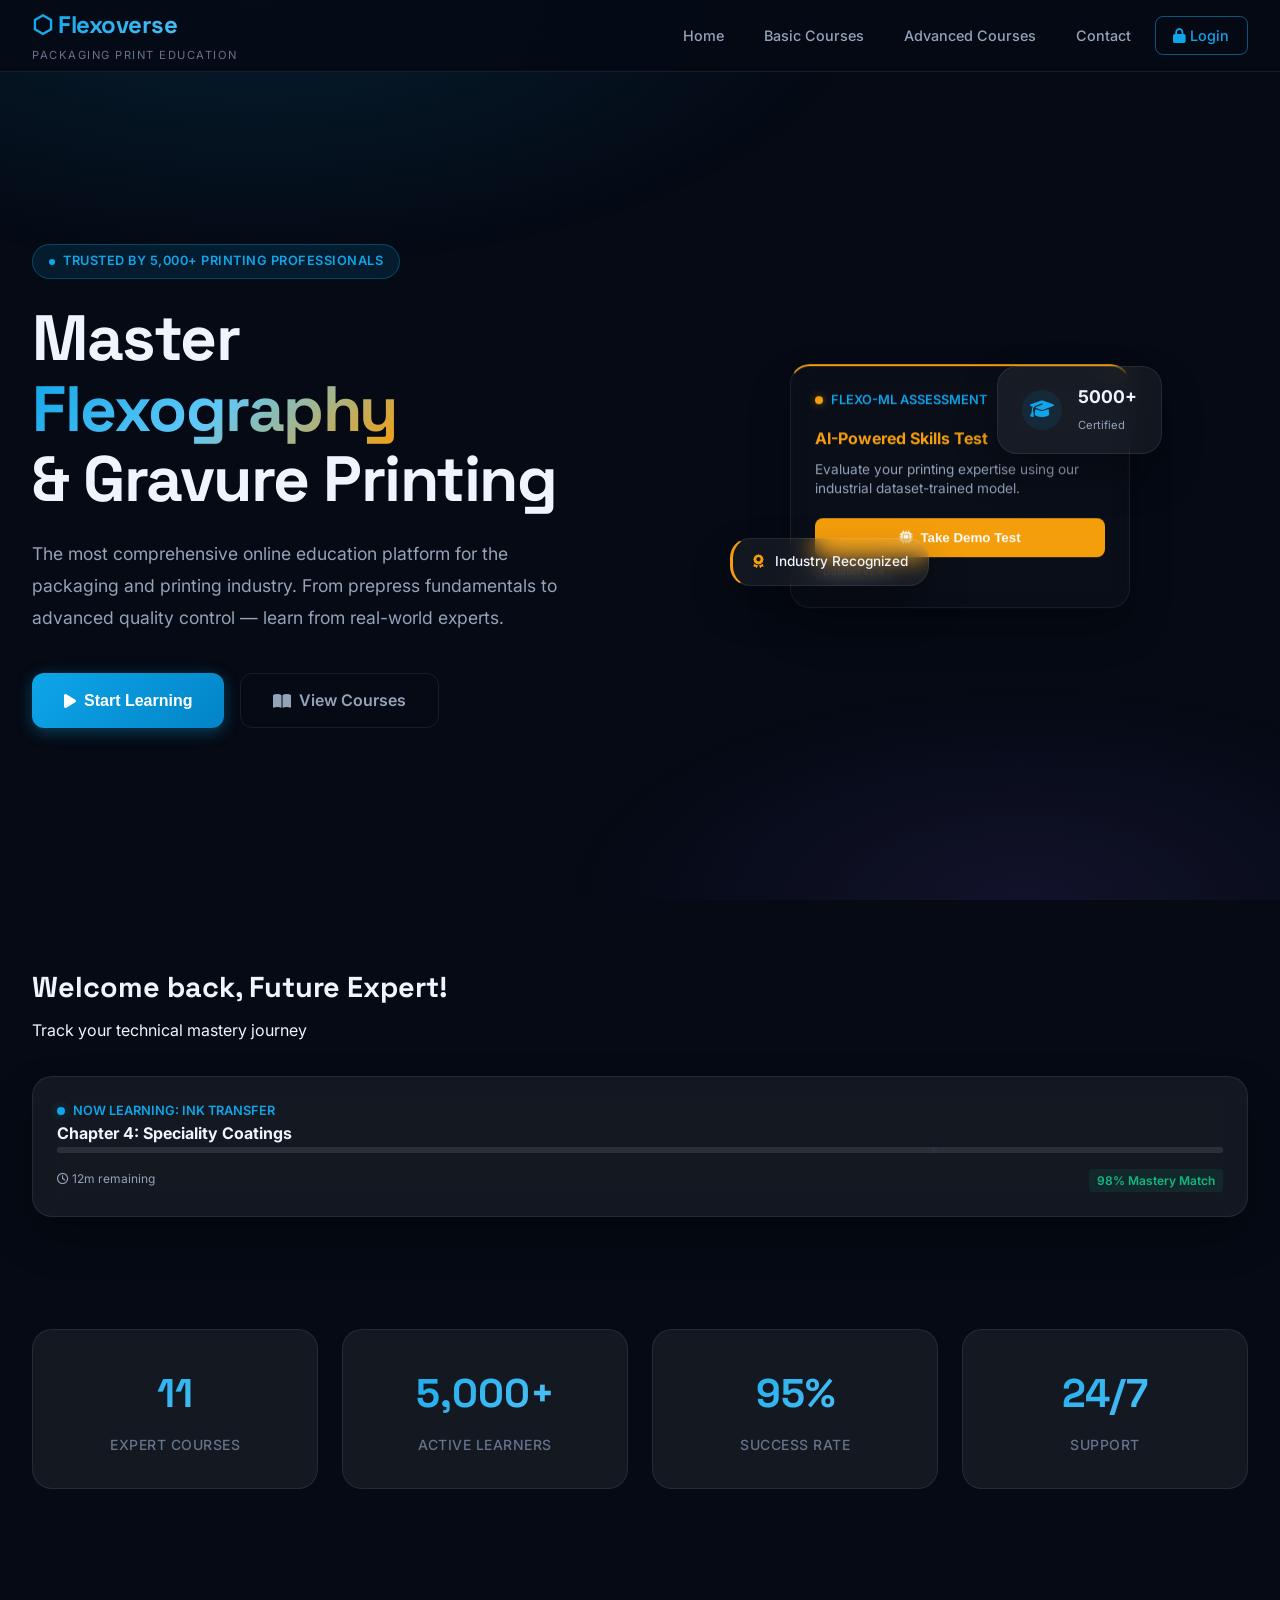
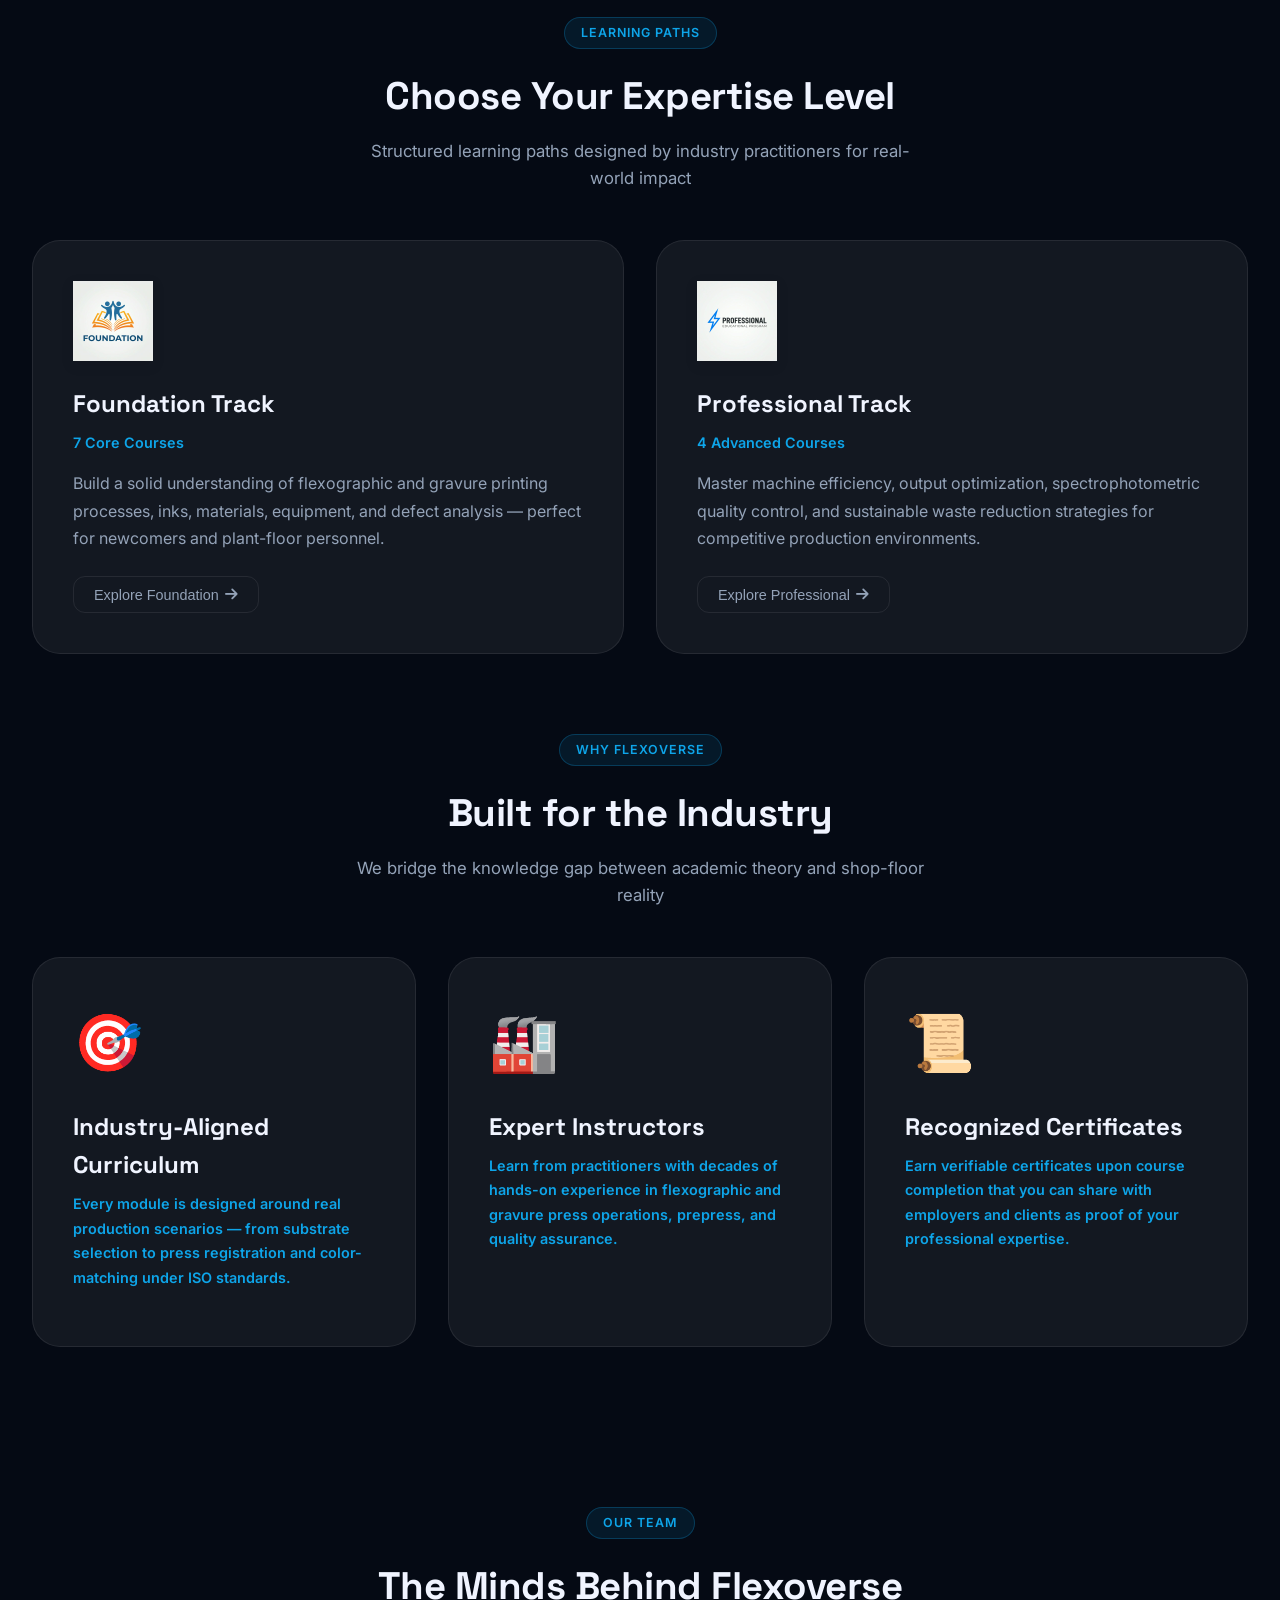
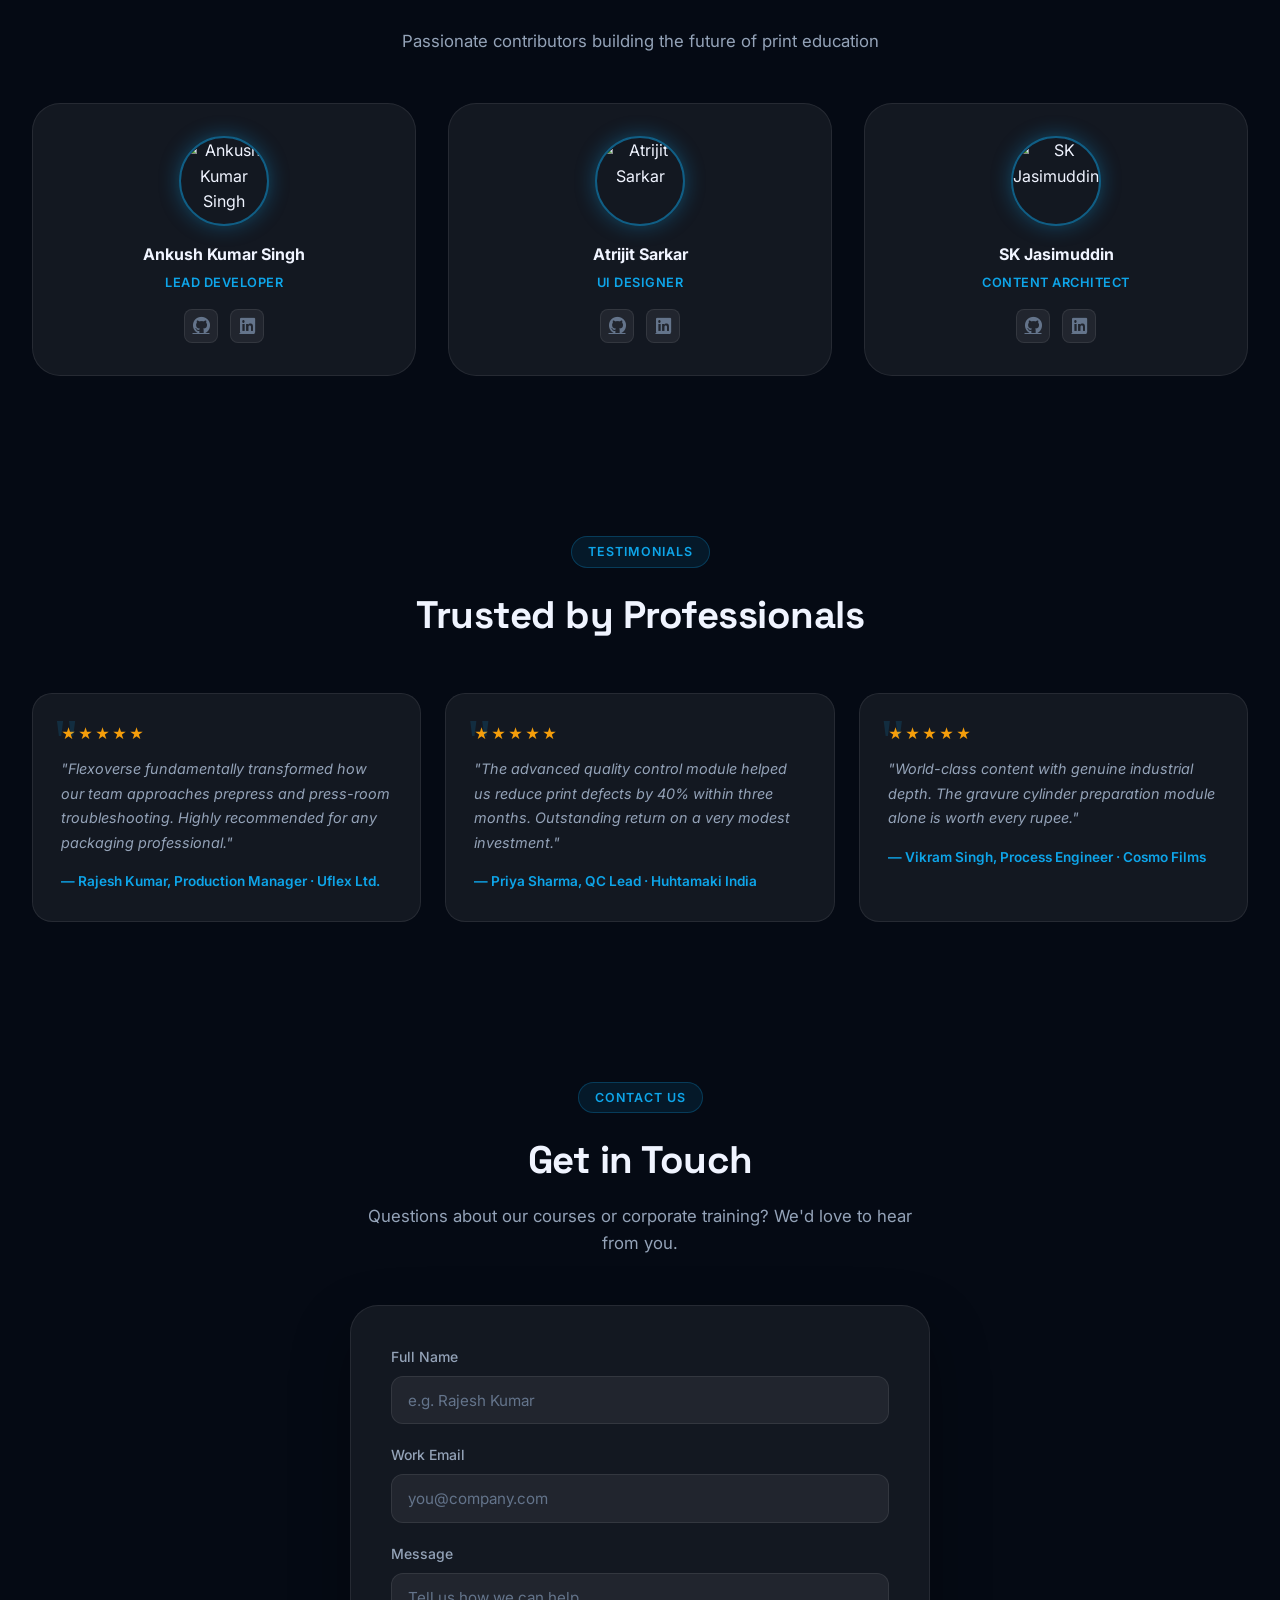
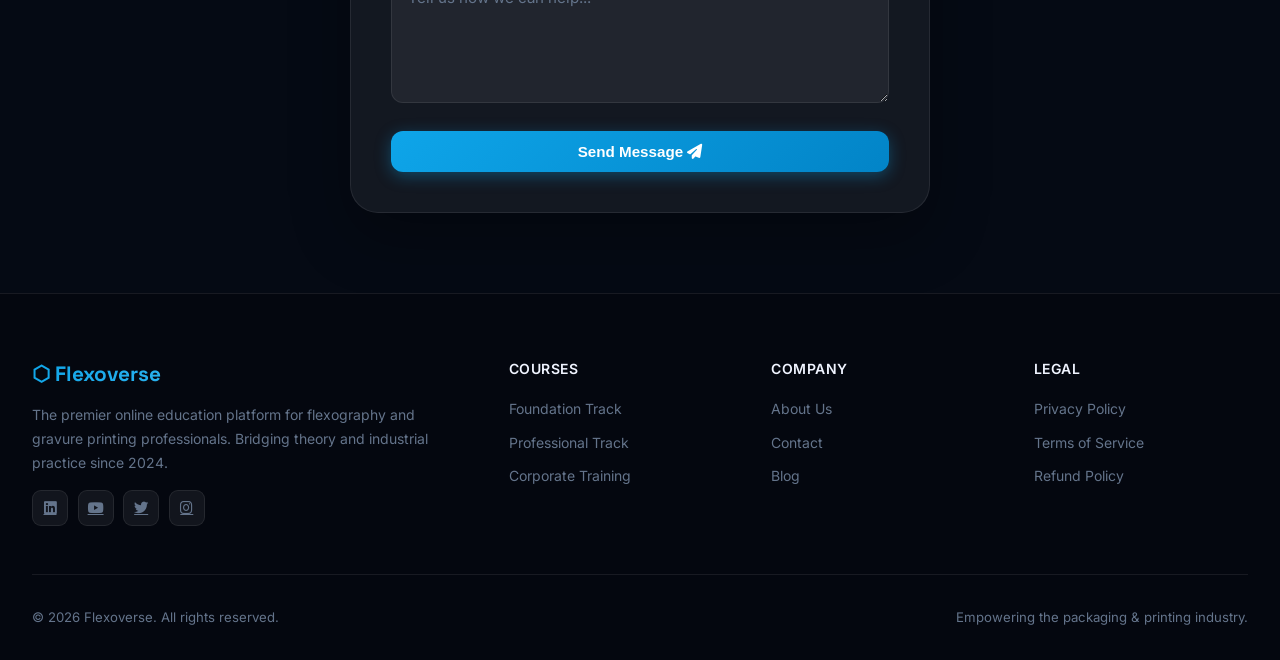
==== index.html @ 989682e3 "Update Foundation and Professional track logos on home page" ====
<!DOCTYPE html>
<html lang="en">

<head>
    <meta charset="UTF-8">
    <meta name="viewport" content="width=device-width, initial-scale=1.0">
    <title>Flexoverse — Industry-Leading Flexography & Gravure Education</title>
    <meta name="description"
        content="Master flexography and gravure printing with Flexoverse — the premier online learning platform trusted by packaging industry professionals worldwide.">
    <link rel="stylesheet" href="styles.css">

    <link rel="stylesheet" href="https://cdnjs.cloudflare.com/ajax/libs/font-awesome/6.4.0/css/all.min.css">
</head>

<body id="home-page">
    <div id="canvas-container"></div>

    <!-- Navigation -->
    <nav class="navbar">
        <div class="nav-container">
            <a href="index.html" class="logo">
                <h1>⬡ Flexoverse</h1>
                <span class="tagline">Packaging Print Education</span>
            </a>
            <ul class="nav-menu" id="navMenu">
                <li><a href="index.html" class="nav-link active">Home</a></li>
                <li><a href="basic-courses.html" class="nav-link">Basic Courses</a></li>
                <li><a href="advanced-courses.html" class="nav-link">Advanced Courses</a></li>
                <li><a href="#contact" class="nav-link">Contact</a></li>
                <li class="nav-profile" id="profileNav" style="display:none;">
                    <button class="profile-btn" onclick="toggleProfileMenu()">
                        <i class="fas fa-user-circle"></i> My Account
                    </button>
                    <div class="profile-menu" id="profileMenu">
                        <a href="my-purchases.html" class="profile-link"><i class="fas fa-graduation-cap"></i> My
                            Courses</a>
                        <a href="#" onclick="handleLogout(event)" class="profile-link logout"><i
                                class="fas fa-sign-out-alt"></i> Logout</a>
                    </div>
                </li>
                <li class="nav-login" id="loginNav">
                    <a href="login.html" class="nav-link login-link"><i class="fas fa-lock"></i> Login</a>
                </li>
            </ul>
        </div>
    </nav>

    <!-- Hero -->
    <section id="home" class="hero">
        <div class="hero-content">
            <div class="hero-badge"><span class="dot"></span> Trusted by 5,000+ Printing Professionals</div>
            <h2>Master <span class="highlight">Flexography</span><br>& Gravure Printing</h2>
            <p>The most comprehensive online education platform for the packaging and printing industry. From prepress
                fundamentals to advanced quality control — learn from real-world experts.</p>
            <div class="hero-actions">
                <button class="cta-button" onclick="openExploreModal()">
                    <i class="fas fa-play"></i> Start Learning
                </button>
                <a href="#basic" class="cta-button secondary">
                    <i class="fas fa-book-open"></i> View Courses
                </a>
            </div>
        </div>
        <div class="hero-visual">
            <div class="hero-dashboard">
                <div class="dashboard-card demo-test-card">
                    <div class="card-header">
                        <span class="status-dot ml-pulse"></span>
                        <span>Flexo-ML Assessment</span>
                    </div>
                    <div class="card-body">
                        <h4>AI-Powered Skills Test</h4>
                        <p class="card-text">Evaluate your printing expertise using our industrial dataset-trained
                            model.</p>
                        <button class="btn-demo-test" onclick="openDemoTest()">
                            <i class="fas fa-microchip"></i> Take Demo Test
                        </button>
                    </div>
                    <div class="card-footer">
                        <span class="ml-badge">Dataset v2.4</span>
                    </div>
                </div>
                <div class="dashboard-card stats-card">
                    <div class="stats-icon"><i class="fas fa-graduation-cap"></i></div>
                    <div class="stats-info">
                        <span class="stats-num">5000+</span>
                        <span class="stats-label">Certified</span>
                    </div>
                </div>
                <div class="dashboard-card floating-badge">
                    <i class="fas fa-award"></i>
                    <span>Industry Recognized</span>
                </div>
            </div>
        </div>
    </section>

    <!-- My Progress Section -->
    <section class="progress-section" id="my-progress">
        <div class="section-container">
            <div class="progress-header">
                <h3>Welcome back, Future Expert!</h3>
                <p>Track your technical mastery journey</p>
            </div>
            <div class="progress-grid">
                <div class="dashboard-card progress-card-inline">
                    <div class="card-header">
                        <span class="status-dot"></span>
                        <span>Now Learning: Ink Transfer</span>
                    </div>
                    <div class="card-body">
                        <h4>Chapter 4: Speciality Coatings</h4>
                        <div class="progress-container">
                            <div class="progress-bar" style="width: 75%"></div>
                        </div>
                        <div class="card-meta">
                            <span><i class="far fa-clock"></i> 12m remaining</span>
                            <span class="score-badge">98% Mastery Match</span>
                        </div>
                    </div>
                </div>
            </div>
        </div>
    </section>

    <!-- Stats -->
    <section class="statistics">
        <div class="stat-card">
            <span class="stat-number">11</span>
            <div class="stat-label">Expert Courses</div>
        </div>
        <div class="stat-card">
            <span class="stat-number">5,000+</span>
            <div class="stat-label">Active Learners</div>
        </div>
        <div class="stat-card">
            <span class="stat-number">95%</span>
            <div class="stat-label">Success Rate</div>
        </div>
        <div class="stat-card">
            <span class="stat-number">24/7</span>
            <div class="stat-label">Support</div>
        </div>
    </section>

    <!-- Featured Courses -->
    <section id="basic" class="featured-section">
        <div class="section-header">
            <span class="section-badge">Learning Paths</span>
            <h2>Choose Your Expertise Level</h2>
            <p>Structured learning paths designed by industry practitioners for real-world impact</p>
        </div>
        <div class="featured-preview">
            <div class="featured-card" onclick="redirectTo('basic-courses.html')">
                <div class="track-logo-container">
                    <img src="assets/foundation_logo.png" alt="Foundation Track" class="track-logo">
                </div>
                <h3>Foundation Track</h3>
                <p>7 Core Courses</p>
                <p class="featured-desc">Build a solid understanding of flexographic and gravure printing processes,
                    inks, materials, equipment, and defect analysis — perfect for newcomers and plant-floor personnel.
                </p>
                <button class="btn-explore">Explore Foundation <i class="fas fa-arrow-right"></i></button>
            </div>
            <div class="featured-card" onclick="redirectTo('advanced-courses.html')">
                <div class="track-logo-container">
                    <img src="assets/professional_logo.png" alt="Professional Track" class="track-logo">
                </div>
                <h3>Professional Track</h3>
                <p>4 Advanced Courses</p>
                <p class="featured-desc">Master machine efficiency, output optimization, spectrophotometric quality
                    control, and sustainable waste reduction strategies for competitive production environments.</p>
                <button class="btn-explore">Explore Professional <i class="fas fa-arrow-right"></i></button>
            </div>
        </div>
    </section>

    <!-- Why Choose Us -->
    <section class="featured-section" style="padding-top:0;">
        <div class="section-header">
            <span class="section-badge">Why Flexoverse</span>
            <h2>Built for the Industry</h2>
            <p>We bridge the knowledge gap between academic theory and shop-floor reality</p>
        </div>
        <div class="featured-preview">
            <div class="featured-card">
                <span class="featured-icon">🎯</span>
                <h3>Industry-Aligned Curriculum</h3>
                <p class="featured-desc">Every module is designed around real production scenarios — from substrate
                    selection to press registration and color-matching under ISO standards.</p>
            </div>
            <div class="featured-card">
                <span class="featured-icon">🏭</span>
                <h3>Expert Instructors</h3>
                <p class="featured-desc">Learn from practitioners with decades of hands-on experience in flexographic
                    and gravure press operations, prepress, and quality assurance.</p>
            </div>
            <div class="featured-card">
                <span class="featured-icon">📜</span>
                <h3>Recognized Certificates</h3>
                <p class="featured-desc">Earn verifiable certificates upon course completion that you can share with
                    employers and clients as proof of your professional expertise.</p>
            </div>
        </div>
    </section>

    <!-- Explore Modal -->
    <div id="exploreModal" class="modal">
        <div class="modal-content explore-modal">
            <span class="close" onclick="closeExploreModal()">&times;</span>
            <div class="explore-header">
                <h2>Choose Your Learning Path</h2>
                <p>Select the track that best matches your current experience level</p>
            </div>
            <div class="explore-options">
                <div class="explore-option" onclick="redirectTo('basic-courses.html')">
                    <div class="modal-track-logo">
                        <img src="assets/foundation_logo.png" alt="Foundation">
                    </div>
                    <h3>Foundation Track</h3>
                    <p class="course-count">7 Courses</p>
                    <p class="explore-description">Ideal for beginners and operators. Covers:</p>
                    <ul class="explore-list">
                        <li>Flexography & Gravure Fundamentals</li>
                        <li>Flexographic Inks & Materials</li>
                        <li>Machines & Defect Analysis</li>
                        <li>Prepress Workflow</li>
                    </ul>
                    <button class="btn-path">Start Foundation →</button>
                </div>
                <div class="explore-option advanced" onclick="redirectTo('advanced-courses.html')">
                    <div class="modal-track-logo">
                        <img src="assets/professional_logo.png" alt="Professional">
                    </div>
                    <h3>Professional Track</h3>
                    <p class="course-count">4 Courses</p>
                    <p class="explore-description">For experienced professionals. Masters:</p>
                    <ul class="explore-list">
                        <li>Machine & OEE Efficiency</li>
                        <li>Output Handling & Automation</li>
                        <li>Spectrophotometric QC</li>
                        <li>Waste & Sustainability Management</li>
                    </ul>
                    <button class="btn-path">Start Professional →</button>
                </div>
            </div>
        </div>
    </div>

    <!-- Course Details Modal -->
    <div id="courseModal" class="modal">
        <div class="modal-content">
            <span class="close" onclick="closeModal()">&times;</span>
            <div class="modal-header">
                <h2 id="modalTitle"></h2>
                <span class="modal-category" id="modalCategory"></span>
            </div>
            <div class="modal-body">
                <div class="course-info">
                    <div class="info-item"><strong>Level</strong><span id="modalLevel"></span></div>
                    <div class="info-item"><strong>Duration</strong><span id="modalDuration"></span></div>
                    <div class="info-item"><strong>Enrolled</strong><span id="modalLearners"></span></div>
                </div>
                <div class="course-description">
                    <h3>About This Course</h3>
                    <p id="modalDescription"></p>
                </div>
                <div class="course-modules">
                    <h3>Modules</h3>
                    <ul id="modalModules"></ul>
                </div>
                <div class="course-outcomes">
                    <h3>Learning Outcomes</h3>
                    <ul id="modalOutcomes"></ul>
                </div>
            </div>
            <div class="modal-footer">
                <button class="btn-close" onclick="closeModal()">Close</button>
                <button class="btn-enroll" onclick="enrollCourse()">Enroll Now →</button>
            </div>
        </div>
    </div>

    <!-- Team -->
    <section class="team-section">
        <div class="section-header">
            <span class="section-badge">Our Team</span>
            <h2>The Minds Behind Flexoverse</h2>
            <p>Passionate contributors building the future of print education</p>
        </div>
        <div class="team-grid">
            <div class="team-card">
                <div class="team-avatar"><img src="IMG_20251221_111003205.jpg" alt="Ankush Kumar Singh"></div>
                <h3>Ankush Kumar Singh</h3>
                <p class="team-role">Lead Developer</p>
                <div class="team-social">
                    <a href="https://github.com/ankushsingh003" target="_blank"><i class="fab fa-github"></i></a>
                    <a href="https://linkedin.com/in/ankush-kumar-singh" target="_blank"><i
                            class="fab fa-linkedin"></i></a>
                </div>
            </div>
            <div class="team-card">
                <div class="team-avatar"><img src="cc2e5737-9c2a-4b09-a6a8-20ed1f0cb706.jpg" alt="Atrijit Sarkar"></div>
                <h3>Atrijit Sarkar</h3>
                <p class="team-role">UI Designer</p>
                <div class="team-social">
                    <a href="#"><i class="fab fa-github"></i></a>
                    <a href="#"><i class="fab fa-linkedin"></i></a>
                </div>
            </div>
            <div class="team-card">
                <div class="team-avatar"><img src="PXL_20260208_150628314~2.jpg" alt="SK Jasimuddin"></div>
                <h3>SK Jasimuddin</h3>
                <p class="team-role">Content Architect</p>
                <div class="team-social">
                    <a href="#"><i class="fab fa-github"></i></a>
                    <a href="#"><i class="fab fa-linkedin"></i></a>
                </div>
            </div>
        </div>
    </section>

    <!-- Testimonials -->
    <section class="testimonials">
        <div class="section-header">
            <span class="section-badge">Testimonials</span>
            <h2>Trusted by Professionals</h2>
        </div>
        <div class="testimonials-grid">
            <div class="testimonial-card">
                <div class="stars">★★★★★</div>
                <p>"Flexoverse fundamentally transformed how our team approaches prepress and press-room
                    troubleshooting. Highly recommended for any packaging professional."</p>
                <div class="testimonial-author">— Rajesh Kumar, Production Manager · Uflex Ltd.</div>
            </div>
            <div class="testimonial-card">
                <div class="stars">★★★★★</div>
                <p>"The advanced quality control module helped us reduce print defects by 40% within three months.
                    Outstanding return on a very modest investment."</p>
                <div class="testimonial-author">— Priya Sharma, QC Lead · Huhtamaki India</div>
            </div>
            <div class="testimonial-card">
                <div class="stars">★★★★★</div>
                <p>"World-class content with genuine industrial depth. The gravure cylinder preparation module alone is
                    worth every rupee."</p>
                <div class="testimonial-author">— Vikram Singh, Process Engineer · Cosmo Films</div>
            </div>
        </div>
    </section>

    <!-- Contact -->
    <section id="contact" class="contact">
        <div class="section-header">
            <span class="section-badge">Contact Us</span>
            <h2>Get in Touch</h2>
            <p>Questions about our courses or corporate training? We'd love to hear from you.</p>
        </div>
        <div class="contact-form">
            <form onsubmit="handleContactForm(event)">
                <div class="form-group">
                    <label for="name">Full Name</label>
                    <input type="text" id="name" placeholder="e.g. Rajesh Kumar" required>
                </div>
                <div class="form-group">
                    <label for="email">Work Email</label>
                    <input type="email" id="email" placeholder="you@company.com" required>
                </div>
                <div class="form-group">
                    <label for="message">Message</label>
                    <textarea id="message" placeholder="Tell us how we can help..." rows="5" required></textarea>
                </div>
                <button type="submit" class="btn-submit">Send Message <i class="fas fa-paper-plane"></i></button>
            </form>
        </div>
    </section>

    <!-- Enrollment Modal -->
    <div id="enrollmentModal" class="modal">
        <div class="modal-content enrollment-modal">
            <span class="close" onclick="closeEnrollmentModal()">&times;</span>
            <h2>🎉 You're Enrolled!</h2>
            <p>Successfully enrolled in <strong id="enrolledCourseTitle"></strong></p>
            <div class="enrollment-details">
                <p>Full access to all course materials</p>
                <p>Interactive video lessons & quizzes</p>
                <p>Industry-recognized certificate</p>
                <p>24/7 expert support</p>
            </div>
            <button class="btn-start" onclick="redirectToPayment()">Continue to Payment →</button>
        </div>
    </div>

    <!-- Footer -->
    <footer class="footer">
        <div class="footer-content">
            <div class="footer-brand">
                <h4>⬡ Flexoverse</h4>
                <p>The premier online education platform for flexography and gravure printing professionals. Bridging
                    theory and industrial practice since 2024.</p>
                <div class="footer-social">
                    <a href="#"><i class="fab fa-linkedin"></i></a>
                    <a href="#"><i class="fab fa-youtube"></i></a>
                    <a href="#"><i class="fab fa-twitter"></i></a>
                    <a href="#"><i class="fab fa-instagram"></i></a>
                </div>
            </div>
            <div class="footer-section">
                <h4>Courses</h4>
                <ul>
                    <li><a href="basic-courses.html">Foundation Track</a></li>
                    <li><a href="advanced-courses.html">Professional Track</a></li>
                    <li><a href="#">Corporate Training</a></li>
                </ul>
            </div>
            <div class="footer-section">
                <h4>Company</h4>
                <ul>
                    <li><a href="#">About Us</a></li>
                    <li><a href="#contact">Contact</a></li>
                    <li><a href="#">Blog</a></li>
                </ul>
            </div>
            <div class="footer-section">
                <h4>Legal</h4>
                <ul>
                    <li><a href="#">Privacy Policy</a></li>
                    <li><a href="#">Terms of Service</a></li>
                    <li><a href="#">Refund Policy</a></li>
                </ul>
            </div>
        </div>
        <div class="footer-bottom">
            <p>© 2026 Flexoverse. All rights reserved.</p>
            <p>Empowering the packaging &amp; printing industry.</p>
        </div>
    </footer>

    <script src="https://cdnjs.cloudflare.com/ajax/libs/three.js/r128/three.min.js"></script>
    <script src="three-bg.js"></script>
    <script src="click-spark.js"></script>
    <script src="script.js"></script>

    <script>
        document.addEventListener('DOMContentLoaded', function () {
            const user = JSON.parse(localStorage.getItem('flexoUser'));
            if (user) {
                document.getElementById('profileNav').style.display = 'flex';
                document.getElementById('loginNav').style.display = 'none';
            } else {
                document.getElementById('profileNav').style.display = 'none';
                document.getElementById('loginNav').style.display = 'flex';
            }
        });
        function toggleProfileMenu() {
            document.getElementById('profileMenu').classList.toggle('show');
        }
        function handleLogout(event) {
            event.preventDefault();
            if (confirm('Are you sure you want to logout?')) {
                localStorage.removeItem('flexoUser');
                location.reload();
            }
        }
        function redirectToPayment() { window.location.href = 'payment.html'; }
        document.addEventListener('click', function (e) {
            const pm = document.getElementById('profileMenu');
            if (pm && !e.target.closest('.nav-profile')) pm.classList.remove('show');
        });
    </script>
    <!-- Demo Test Modal -->
    <div id="testModal" class="modal">
        <div class="modal-content test-modal">
            <span class="close" onclick="closeTestModal()">&times;</span>
            <div class="test-header">
                <h2><i class="fas fa-brain"></i> Flexoverse AI Assessment</h2>
                <div id="test-progress-bar">
                    <div class="progress-fill" style="width: 0%"></div>
                </div>
            </div>
            <div id="test-container">
                <!-- Questions will be injected here -->
                <div class="loading-ml-test">
                    <div class="ml-loader"></div>
                    <p>Initializing ML Inference Engine...</p>
                </div>
            </div>
            <div id="test-results" class="hidden">
                <!-- Results will be injected here -->
            </div>
        </div>
    </div>

    <script src="chatbot.js"></script>
    <script src="demo-test.js"></script>
</body>

</html>
---- styles.css ----
@import url('https://fonts.googleapis.com/css2?family=Inter:wght@300;400;500;600;700;800;900&family=Space+Grotesk:wght@400;500;600;700&display=swap');

:root {
    --primary: #0ea5e9;
    --primary-dark: #0284c7;
    --primary-glow: rgba(14, 165, 233, 0.35);
    --accent: #f59e0b;
    --accent-dark: #d97706;
    --success: #10b981;
    --danger: #ef4444;
    --purple: #8b5cf6;

    --bg-base: #050a14;
    --bg-card: rgba(255, 255, 255, 0.04);
    --bg-card-hover: rgba(255, 255, 255, 0.07);
    --bg-glass: rgba(255, 255, 255, 0.06);
    --bg-glass-strong: rgba(255, 255, 255, 0.10);

    --text-primary: #f0f4ff;
    --text-secondary: #94a3b8;
    --text-muted: #64748b;
    --border: rgba(255, 255, 255, 0.08);
    --border-active: rgba(14, 165, 233, 0.5);

    --nav-h: 72px;
    --radius: 12px;
    --radius-lg: 20px;
    --radius-xl: 28px;
    --transition: all 0.3s cubic-bezier(0.4, 0, 0.2, 1);
    --shadow: 0 4px 24px rgba(0, 0, 0, 0.4);
    --shadow-glow: 0 0 32px var(--primary-glow);
}

*,
*::before,
*::after {
    margin: 0;
    padding: 0;
    box-sizing: border-box;
}

html {
    scroll-behavior: smooth;
}

body {
    font-family: 'Inter', system-ui, sans-serif;
    background: var(--bg-base);
    color: var(--text-primary);
    line-height: 1.6;
    min-height: 100vh;
    overflow-x: hidden;
}

body::before {
    content: '';
    position: fixed;
    inset: 0;
    background:
        radial-gradient(ellipse 80% 50% at 20% 0%, rgba(14, 165, 233, 0.12) 0%, transparent 60%),
        radial-gradient(ellipse 60% 40% at 80% 100%, rgba(139, 92, 246, 0.10) 0%, transparent 60%);
    pointer-events: none;
    z-index: 0;
}

#canvas-container {
    position: fixed;
    inset: 0;
    z-index: 0;
    pointer-events: none;
    opacity: 0.6;
}

/* === SCROLLBAR === */
::-webkit-scrollbar {
    width: 6px;
}

::-webkit-scrollbar-track {
    background: var(--bg-base);
}

::-webkit-scrollbar-thumb {
    background: var(--primary-dark);
    border-radius: 99px;
}

/* ===================== NAVBAR ===================== */
.navbar {
    position: sticky;
    top: 0;
    z-index: 1000;
    height: var(--nav-h);
    background: rgba(5, 10, 20, 0.85);
    backdrop-filter: blur(20px);
    border-bottom: 1px solid var(--border);
    display: flex;
    align-items: center;
}

.nav-container {
    max-width: 1280px;
    width: 100%;
    margin: 0 auto;
    padding: 0 2rem;
    display: flex;
    align-items: center;
    justify-content: space-between;
    gap: 2rem;
}

.logo {
    display: flex;
    flex-direction: column;
    gap: 2px;
    text-decoration: none;
}

.logo h1 {
    font-family: 'Space Grotesk', sans-serif;
    font-size: 1.5rem;
    font-weight: 700;
    background: linear-gradient(135deg, var(--primary), #60c8f8);
    -webkit-background-clip: text;
    -webkit-text-fill-color: transparent;
    background-clip: text;
    letter-spacing: -0.5px;
}

.tagline {
    font-size: 0.7rem;
    color: var(--text-muted);
    text-transform: uppercase;
    letter-spacing: 1.5px;
}

.nav-menu {
    display: flex;
    align-items: center;
    list-style: none;
    gap: 0.5rem;
}

.nav-link {
    color: var(--text-secondary);
    text-decoration: none;
    font-size: 0.9rem;
    font-weight: 500;
    padding: 0.5rem 1rem;
    border-radius: 8px;
    transition: var(--transition);
    position: relative;
}

.nav-link:hover,
.nav-link.active {
    color: var(--text-primary);
    background: var(--bg-glass);
}

.nav-link.active::after {
    content: '';
    position: absolute;
    bottom: -1px;
    left: 50%;
    transform: translateX(-50%);
    width: 60%;
    height: 2px;
    background: var(--primary);
    border-radius: 99px;
}

.login-link {
    color: var(--primary) !important;
    border: 1px solid var(--border-active);
    padding: 0.45rem 1.1rem !important;
}

.login-link:hover {
    background: var(--primary) !important;
    color: #fff !important;
    box-shadow: var(--shadow-glow);
}

/* Profile dropdown */
.nav-profile {
    position: relative;
    display: flex;
    align-items: center;
}

.profile-btn {
    background: var(--bg-glass);
    border: 1px solid var(--border);
    color: var(--text-primary);
    padding: 0.5rem 1rem;
    border-radius: 8px;
    cursor: pointer;
    font-size: 0.9rem;
    font-weight: 500;
    transition: var(--transition);
    display: flex;
    align-items: center;
    gap: 0.5rem;
}

.profile-btn:hover {
    background: var(--bg-glass-strong);
    border-color: var(--primary);
}

.profile-menu {
    display: none;
    position: absolute;
    top: calc(100% + 10px);
    right: 0;
    background: rgba(10, 18, 35, 0.97);
    backdrop-filter: blur(20px);
    border: 1px solid var(--border);
    border-radius: var(--radius);
    padding: 0.5rem;
    min-width: 180px;
    box-shadow: var(--shadow);
}

.profile-menu.show {
    display: flex;
    flex-direction: column;
    gap: 0.25rem;
}

.profile-link {
    color: var(--text-secondary);
    text-decoration: none;
    padding: 0.6rem 1rem;
    border-radius: 8px;
    font-size: 0.875rem;
    transition: var(--transition);
}

.profile-link:hover {
    background: var(--bg-glass);
    color: var(--text-primary);
}

.profile-link.logout {
    color: var(--danger);
}

.profile-link.logout:hover {
    background: rgba(239, 68, 68, 0.1);
}

/* ===================== HERO ===================== */
.hero {
    position: relative;
    min-height: calc(100vh - var(--nav-h));
    display: flex;
    align-items: center;
    padding: 4rem 2rem;
    max-width: 1280px;
    margin: 0 auto;
    gap: 4rem;
    z-index: 1;
}

.hero-content {
    flex: 1;
}

.hero-badge {
    display: inline-flex;
    align-items: center;
    gap: 0.5rem;
    background: rgba(14, 165, 233, 0.12);
    border: 1px solid rgba(14, 165, 233, 0.3);
    color: var(--primary);
    padding: 0.4rem 1rem;
    border-radius: 99px;
    font-size: 0.8rem;
    font-weight: 600;
    letter-spacing: 0.5px;
    text-transform: uppercase;
    margin-bottom: 1.5rem;
}

.hero-badge .dot {
    width: 6px;
    height: 6px;
    background: var(--primary);
    border-radius: 50%;
    animation: pulse 2s infinite;
}

@keyframes pulse {

    0%,
    100% {
        opacity: 1;
        transform: scale(1);
    }

    50% {
        opacity: 0.5;
        transform: scale(1.4);
    }
}

.hero-content h2 {
    font-family: 'Space Grotesk', sans-serif;
    font-size: clamp(2.5rem, 5vw, 4rem);
    font-weight: 800;
    line-height: 1.1;
    letter-spacing: -1.5px;
    margin-bottom: 1.5rem;
}

.hero-content h2 .highlight {
    background: linear-gradient(135deg, var(--primary), #60c8f8, var(--accent));
    -webkit-background-clip: text;
    -webkit-text-fill-color: transparent;
    background-clip: text;
}

.hero-content p {
    font-size: 1.1rem;
    color: var(--text-secondary);
    margin-bottom: 2.5rem;
    max-width: 540px;
    line-height: 1.8;
}

.hero-actions {
    display: flex;
    gap: 1rem;
    flex-wrap: wrap;
}

.cta-button {
    display: inline-flex;
    align-items: center;
    gap: 0.5rem;
    background: linear-gradient(135deg, var(--primary), var(--primary-dark));
    color: #fff;
    border: none;
    padding: 0.85rem 2rem;
    border-radius: var(--radius);
    font-size: 1rem;
    font-weight: 600;
    cursor: pointer;
    text-decoration: none;
    transition: var(--transition);
    box-shadow: 0 4px 16px var(--primary-glow);
}

.cta-button:hover {
    transform: translateY(-2px);
    box-shadow: 0 8px 28px var(--primary-glow);
}

.cta-button.secondary {
    background: transparent;
    border: 1px solid var(--border);
    color: var(--text-secondary);
    box-shadow: none;
}

.cta-button.secondary:hover {
    background: var(--bg-glass);
    color: var(--text-primary);
    border-color: var(--primary);
}

/* Hero visual side */
.hero-visual {
    flex: 1;
    display: flex;
    justify-content: center;
    align-items: center;
}

.hero-graphic {
    width: min(420px, 100%);
    aspect-ratio: 1;
    border-radius: var(--radius-xl);
    background: linear-gradient(135deg, rgba(14, 165, 233, 0.1), rgba(139, 92, 246, 0.1));
    border: 1px solid var(--border);
    display: flex;
    align-items: center;
    justify-content: center;
    position: relative;
    overflow: hidden;
}

.hero-graphic::before {
    content: '';
    position: absolute;
    inset: -50%;
    background: conic-gradient(from 0deg, transparent, var(--primary-glow), transparent 30%);
    animation: spin 8s linear infinite;
}

@keyframes spin {
    to {
        transform: rotate(360deg);
    }
}

.hero-dashboard {
    position: relative;
    width: 100%;
    height: 400px;
    display: flex;
    align-items: center;
    justify-content: center;
}

.dashboard-card {
    background: var(--bg-glass);
    backdrop-filter: blur(12px);
    border: 1px solid var(--border);
    border-radius: var(--radius-lg);
    padding: 1.5rem;
    position: absolute;
    box-shadow: 0 20px 40px rgba(0, 0, 0, 0.3);
    transition: var(--transition);
    z-index: 2;
}

.primary-card {
    width: 320px;
    top: 50%;
    left: 50%;
    transform: translate(-50%, -50%);
    border-top: 2px solid var(--primary);
    animation: float 6s ease-in-out infinite;
}

.primary-card h4 {
    margin: 1rem 0;
    font-size: 1.25rem;
    color: var(--text-primary);
}

.card-header {
    display: flex;
    align-items: center;
    gap: 0.5rem;
    font-size: 0.8rem;
    color: var(--primary);
    font-weight: 600;
    text-transform: uppercase;
}

.status-dot {
    width: 8px;
    height: 8px;
    background: var(--primary);
    border-radius: 50%;
    box-shadow: 0 0 10px var(--primary-glow);
    animation: pulse 2s infinite;
}

.progress-container {
    height: 6px;
    background: rgba(255, 255, 255, 0.1);
    border-radius: 3px;
    margin-bottom: 1rem;
    overflow: hidden;
}

.progress-bar {
    height: 100%;
    background: linear-gradient(90deg, var(--primary), var(--secondary));
    box-shadow: 0 0 10px var(--primary-glow);
}

.card-meta {
    display: flex;
    justify-content: space-between;
    font-size: 0.75rem;
    color: var(--text-secondary);
}

.score {
    color: #10b981;
    font-weight: 600;
}

.stats-card {
    top: 20%;
    right: 15%;
    display: flex;
    align-items: center;
    gap: 1rem;
    padding: 1rem 1.5rem;
    animation: float 8s ease-in-out infinite reverse;
}

.stats-icon {
    width: 40px;
    height: 40px;
    background: rgba(14, 165, 233, 0.1);
    border-radius: 50%;
    display: flex;
    align-items: center;
    justify-content: center;
    color: var(--primary);
    font-size: 1.2rem;
}

.stats-num {
    display: block;
    font-size: 1.1rem;
    font-weight: 700;
    color: var(--text-primary);
}

.stats-label {
    font-size: 0.7rem;
    color: var(--text-secondary);
}

.floating-badge {
    bottom: 25%;
    left: 10%;
    display: flex;
    align-items: center;
    gap: 0.75rem;
    padding: 0.75rem 1.25rem;
    font-size: 0.85rem;
    font-weight: 500;
    color: var(--text-primary);
    border-left: 3px solid #f59e0b;
    animation: float 7s ease-in-out infinite 1s;
}

.floating-badge i {
    color: #f59e0b;
}

@keyframes pulse {
    0% {
        opacity: 1;
    }

    50% {
        opacity: 0.4;
    }

    100% {
        opacity: 1;
    }
}

@keyframes float {

    0%,
    100% {
        transform: translateY(0) rotate(-2deg);
    }

    50% {
        transform: translateY(-20px) rotate(2deg);
    }
}

/* ===================== STATS ===================== */
.statistics {
    position: relative;
    z-index: 1;
    display: grid;
    grid-template-columns: repeat(auto-fit, minmax(180px, 1fr));
    gap: 1.5rem;
    padding: 3rem 2rem;
    max-width: 1280px;
    margin: 0 auto;
}

.stat-card {
    background: var(--bg-glass);
    border: 1px solid var(--border);
    border-radius: var(--radius-lg);
    padding: 2rem 1.5rem;
    text-align: center;
    transition: var(--transition);
    position: relative;
    overflow: hidden;
}

.stat-card::before {
    content: '';
    position: absolute;
    inset: 0;
    background: linear-gradient(135deg, var(--primary-glow), transparent);
    opacity: 0;
    transition: var(--transition);
}

.stat-card:hover {
    border-color: var(--border-active);
    transform: translateY(-4px);
}

.stat-card:hover::before {
    opacity: 1;
}

.stat-number {
    font-family: 'Space Grotesk', sans-serif;
    font-size: 2.5rem;
    font-weight: 800;
    background: linear-gradient(135deg, var(--primary), #60c8f8);
    -webkit-background-clip: text;
    -webkit-text-fill-color: transparent;
    background-clip: text;
    display: block;
    margin-bottom: 0.5rem;
}

.stat-label {
    color: var(--text-muted);
    font-size: 0.875rem;
    font-weight: 500;
    text-transform: uppercase;
    letter-spacing: 0.5px;
}

/* ===================== SECTION HEADER ===================== */
.section-header {
    text-align: center;
    margin-bottom: 3rem;
}

.section-badge {
    display: inline-block;
    background: rgba(14, 165, 233, 0.1);
    border: 1px solid rgba(14, 165, 233, 0.25);
    color: var(--primary);
    padding: 0.3rem 1rem;
    border-radius: 99px;
    font-size: 0.78rem;
    font-weight: 600;
    text-transform: uppercase;
    letter-spacing: 1px;
    margin-bottom: 1rem;
}

.section-header h2 {
    font-family: 'Space Grotesk', sans-serif;
    font-size: clamp(1.8rem, 3vw, 2.5rem);
    font-weight: 700;
    letter-spacing: -0.5px;
    margin-bottom: 0.75rem;
}

.section-header p {
    color: var(--text-secondary);
    font-size: 1.05rem;
    max-width: 580px;
    margin: 0 auto;
}

/* ===================== FEATURED CARDS ===================== */
.featured-section {
    position: relative;
    z-index: 1;
    padding: 5rem 2rem;
    max-width: 1280px;
    margin: 0 auto;
}

.featured-preview {
    display: grid;
    grid-template-columns: repeat(auto-fit, minmax(380px, 1fr));
    gap: 2rem;
    margin-top: 2rem;
}

.featured-card {
    background: var(--bg-glass);
    border: 1px solid var(--border);
    border-radius: var(--radius-xl);
    padding: 2.5rem;
    cursor: pointer;
    transition: var(--transition);
    position: relative;
    overflow: hidden;
}

.featured-card::after {
    content: '';
    position: absolute;
    top: 0;
    left: 0;
    right: 0;
    height: 3px;
    background: linear-gradient(90deg, var(--primary), #60c8f8);
    transform: scaleX(0);
    transition: var(--transition);
    transform-origin: left;
}

.featured-card:hover {
    border-color: var(--border-active);
    background: var(--bg-card-hover);
    transform: translateY(-6px);
    box-shadow: 0 20px 60px rgba(0, 0, 0, 0.4), var(--shadow-glow);
}

.featured-card:hover::after {
    transform: scaleX(1);
}

.featured-icon {
    font-size: 3.5rem;
    margin-bottom: 1.25rem;
    display: block;
}

.featured-card h3 {
    font-family: 'Space Grotesk', sans-serif;
    font-size: 1.5rem;
    font-weight: 700;
    margin-bottom: 0.5rem;
}

.featured-card>p:nth-of-type(1) {
    color: var(--primary);
    font-weight: 600;
    font-size: 0.9rem;
    margin-bottom: 1rem;
}

.featured-desc {
    color: var(--text-secondary);
    line-height: 1.7;
    margin-bottom: 1.5rem;
}

.btn-explore {
    display: inline-flex;
    align-items: center;
    gap: 0.4rem;
    background: transparent;
    border: 1px solid var(--border);
    color: var(--text-secondary);
    padding: 0.6rem 1.25rem;
    border-radius: var(--radius);
    cursor: pointer;
    font-size: 0.9rem;
    font-weight: 500;
    transition: var(--transition);
}

.btn-explore:hover {
    border-color: var(--primary);
    color: var(--primary);
    background: rgba(14, 165, 233, 0.08);
}

/* ===================== COURSES ===================== */
.courses-section,
.courses-container {
    position: relative;
    z-index: 1;
    padding: 4rem 2rem;
    max-width: 1280px;
    margin: 0 auto;
}

.filter-section {
    position: relative;
    z-index: 1;
    padding: 0 2rem 2rem;
    max-width: 1280px;
    margin: 0 auto;
}

.filter-buttons {
    display: flex;
    gap: 0.75rem;
    flex-wrap: wrap;
    justify-content: center;
}

.filter-btn {
    background: var(--bg-glass);
    border: 1px solid var(--border);
    color: var(--text-secondary);
    padding: 0.55rem 1.25rem;
    border-radius: 99px;
    cursor: pointer;
    font-size: 0.875rem;
    font-weight: 500;
    transition: var(--transition);
}

.filter-btn:hover,
.filter-btn.active {
    background: var(--primary);
    border-color: var(--primary);
    color: #fff;
    box-shadow: 0 4px 16px var(--primary-glow);
}

.courses-grid {
    display: grid;
    grid-template-columns: repeat(auto-fill, minmax(300px, 1fr));
    gap: 1.75rem;
}

.course-card {
    background: var(--bg-glass);
    border: 1px solid var(--border);
    border-radius: var(--radius-lg);
    overflow: hidden;
    transition: var(--transition);
    cursor: pointer;
    display: flex;
    flex-direction: column;
}

.course-card:hover {
    border-color: var(--border-active);
    transform: translateY(-6px);
    box-shadow: 0 24px 60px rgba(0, 0, 0, 0.4), var(--shadow-glow);
    background: var(--bg-card-hover);
}

.course-card.material {
    border-top: 2px solid var(--accent);
}

.course-card.equipment {
    border-top: 2px solid var(--success);
}

.course-card.process {
    border-top: 2px solid var(--primary);
}

.course-card.quality {
    border-top: 2px solid var(--danger);
}

.course-card.efficiency {
    border-top: 2px solid var(--purple);
}

.course-icon {
    padding: 1.5rem 1.5rem 0;
    font-size: 2.5rem;
    display: flex;
    align-items: center;
}

.course-card.has-image {
    padding: 0;
    overflow: hidden;
}

.course-image-header {
    width: 100%;
    height: 180px;
    position: relative;
    overflow: hidden;
    border-bottom: 1px solid var(--border);
}

.course-image-header img {
    width: 100%;
    height: 100%;
    object-fit: cover;
    transition: var(--transition);
}

.course-card:hover .course-image-header img {
    transform: scale(1.1);
}

.image-overlay {
    position: absolute;
    inset: 0;
    background: linear-gradient(to bottom, transparent, rgba(5, 10, 20, 0.4));
}

.course-card.has-image .course-header,
.course-card.has-image .course-footer {
    text-align: center;
}

.course-card.has-image .course-meta {
    justify-content: center;
}

.course-card.has-image .course-header {
    padding: 1.5rem 1.75rem 1rem;
}

.course-title {
    font-family: 'Space Grotesk', sans-serif;
    font-size: 1.1rem;
    font-weight: 700;
    color: var(--text-primary);
    margin-bottom: 0.5rem;
}

.course-category {
    display: inline-block;
    background: rgba(14, 165, 233, 0.1);
    border: 1px solid rgba(14, 165, 233, 0.2);
    color: var(--primary);
    padding: 0.2rem 0.7rem;
    border-radius: 99px;
    font-size: 0.75rem;
    font-weight: 600;
    text-transform: uppercase;
    letter-spacing: 0.5px;
    margin-bottom: 0.75rem;
}

.course-description {
    color: var(--text-secondary);
    font-size: 0.875rem;
    line-height: 1.6;
    margin-bottom: 0.75rem;
    font-style: italic;
}

.course-meta {
    display: flex;
    gap: 1rem;
    font-size: 0.8rem;
    color: var(--text-muted);
    font-style: italic;
}

.course-footer {
    padding: 1rem 1.5rem;
    border-top: 1px solid var(--border);
    display: flex;
    justify-content: space-between;
    align-items: center;
}

.course-rating {
    color: var(--accent);
    font-size: 0.8rem;
    font-weight: 600;
}

.btn-learn {
    background: var(--primary);
    color: #fff;
    border: none;
    padding: 0.5rem 1.1rem;
    border-radius: 8px;
    font-size: 0.85rem;
    font-weight: 600;
    cursor: pointer;
    transition: var(--transition);
}

.btn-learn:hover {
    background: var(--primary-dark);
    transform: scale(1.05);
    box-shadow: 0 4px 14px var(--primary-glow);
}

/* ===================== PAGE HEADER ===================== */
.page-header {
    position: relative;
    z-index: 1;
    padding: 5rem 2rem 3rem;
    text-align: center;
    background: linear-gradient(180deg, rgba(14, 165, 233, 0.06) 0%, transparent 100%);
    border-bottom: 1px solid var(--border);
}

.page-header h1 {
    font-family: 'Space Grotesk', sans-serif;
    font-size: clamp(2rem, 4vw, 3rem);
    font-weight: 800;
    letter-spacing: -1px;
    margin-bottom: 1rem;
}

.page-header p {
    color: var(--text-secondary);
    font-size: 1.05rem;
}

.header-subtitle {
    color: var(--text-muted);
    font-size: 0.9rem;
    margin-top: 0.5rem;
}

.advanced-header {
    background: linear-gradient(180deg, rgba(139, 92, 246, 0.06) 0%, transparent 100%);
}

/* ===================== MODAL ===================== */
.modal {
    display: none;
    position: fixed;
    inset: 0;
    z-index: 2000;
    background: rgba(0, 0, 0, 0.7);
    backdrop-filter: blur(8px);
    animation: fadeIn 0.25s ease;
}

.modal.show {
    display: flex;
    align-items: center;
    justify-content: center;
}

@keyframes fadeIn {
    from {
        opacity: 0;
    }

    to {
        opacity: 1;
    }
}

.modal-content {
    background: rgba(10, 18, 35, 0.97);
    border: 1px solid var(--border);
    border-radius: var(--radius-xl);
    padding: 2rem;
    width: 90%;
    max-width: 620px;
    max-height: 90vh;
    overflow-y: auto;
    box-shadow: 0 32px 80px rgba(0, 0, 0, 0.6);
    animation: slideUp 0.3s ease;
}

@keyframes slideUp {
    from {
        transform: translateY(40px);
        opacity: 0;
    }

    to {
        transform: translateY(0);
        opacity: 1;
    }
}

.enrollment-modal {
    max-width: 420px;
    text-align: center;
}

.explore-modal {
    max-width: 900px;
}

.close {
    float: right;
    font-size: 1.75rem;
    color: var(--text-muted);
    cursor: pointer;
    line-height: 1;
    transition: var(--transition);
}

.close:hover {
    color: var(--danger);
}

.modal-header {
    display: flex;
    justify-content: space-between;
    align-items: flex-start;
    margin-bottom: 1.5rem;
}

.modal-header h2 {
    font-family: 'Space Grotesk', sans-serif;
    font-size: 1.5rem;
    font-weight: 700;
    color: var(--text-primary);
}

.modal-category {
    background: rgba(14, 165, 233, 0.12);
    border: 1px solid rgba(14, 165, 233, 0.25);
    color: var(--primary);
    padding: 0.3rem 0.75rem;
    border-radius: 99px;
    font-size: 0.75rem;
    font-weight: 600;
    text-transform: uppercase;
}

.course-info {
    background: var(--bg-glass);
    border: 1px solid var(--border);
    border-radius: var(--radius);
    padding: 1.25rem;
    display: grid;
    grid-template-columns: repeat(3, 1fr);
    gap: 1rem;
    margin-bottom: 1.5rem;
}

.info-item {
    text-align: center;
}

.info-item strong {
    display: block;
    color: var(--primary);
    font-size: 0.8rem;
    font-weight: 600;
    margin-bottom: 0.25rem;
}

.info-item span {
    color: var(--text-secondary);
    font-size: 0.875rem;
}

.course-description h3,
.course-modules h3,
.course-outcomes h3 {
    font-size: 0.95rem;
    font-weight: 600;
    color: var(--text-secondary);
    text-transform: uppercase;
    letter-spacing: 0.5px;
    margin-bottom: 0.75rem;
    margin-top: 1.25rem;
}

.course-description p {
    color: var(--text-secondary);
    line-height: 1.7;
}

.course-modules ul,
.course-outcomes ul {
    list-style: none;
}

.course-modules li,
.course-outcomes li {
    padding: 0.5rem 0 0.5rem 1.5rem;
    color: var(--text-secondary);
    font-size: 0.9rem;
    position: relative;
    border-bottom: 1px solid var(--border);
}

.course-modules li:before,
.course-outcomes li:before {
    content: "✓";
    position: absolute;
    left: 0;
    color: var(--success);
    font-weight: 700;
}

.modal-footer {
    display: flex;
    gap: 1rem;
    justify-content: flex-end;
    margin-top: 2rem;
}

.btn-enroll,
.btn-close,
.btn-submit,
.btn-start {
    border: none;
    padding: 0.75rem 1.5rem;
    border-radius: var(--radius);
    cursor: pointer;
    font-weight: 600;
    font-size: 0.95rem;
    transition: var(--transition);
}

.btn-enroll {
    background: linear-gradient(135deg, var(--primary), var(--primary-dark));
    color: #fff;
    flex: 1;
    box-shadow: 0 4px 16px var(--primary-glow);
}

.btn-enroll:hover {
    transform: translateY(-2px);
    box-shadow: 0 8px 28px var(--primary-glow);
}

.btn-close {
    background: var(--bg-glass);
    border: 1px solid var(--border);
    color: var(--text-secondary);
}

.btn-close:hover {
    background: var(--bg-glass-strong);
    color: var(--text-primary);
}

.btn-submit {
    width: 100%;
    background: linear-gradient(135deg, var(--primary), var(--primary-dark));
    color: #fff;
    box-shadow: 0 4px 16px var(--primary-glow);
}

.btn-submit:hover {
    transform: translateY(-2px);
    box-shadow: 0 8px 28px var(--primary-glow);
}

.btn-start {
    width: 100%;
    background: linear-gradient(135deg, var(--success), #059669);
    color: #fff;
    margin-top: 1rem;
}

.btn-start:hover {
    transform: translateY(-2px);
}

.enrollment-details {
    background: var(--bg-glass);
    border: 1px solid var(--border);
    border-radius: var(--radius);
    padding: 1.25rem;
    text-align: left;
    margin: 1.25rem 0;
}

.enrollment-details p {
    color: var(--text-secondary);
    font-size: 0.9rem;
    padding: 0.4rem 0 0.4rem 1.5rem;
    position: relative;
}

.enrollment-details p::before {
    content: '✓';
    position: absolute;
    left: 0;
    color: var(--success);
    font-weight: 700;
}

/* Explore Modal */
.explore-header {
    text-align: center;
    margin-bottom: 2rem;
}

.explore-header h2 {
    font-family: 'Space Grotesk', sans-serif;
    font-size: 1.8rem;
    font-weight: 700;
    margin-bottom: 0.5rem;
}

.explore-header p {
    color: var(--text-secondary);
}

.explore-options {
    display: grid;
    grid-template-columns: 1fr 1fr;
    gap: 1.5rem;
}

.explore-option {
    background: var(--bg-glass);
    border: 1px solid var(--border);
    border-radius: var(--radius-lg);
    padding: 1.75rem;
    cursor: pointer;
    transition: var(--transition);
    text-align: center;
}

.explore-option:hover {
    border-color: var(--primary);
    background: var(--bg-card-hover);
    transform: translateY(-4px);
    box-shadow: var(--shadow-glow);
}

.explore-option.advanced {
    border-color: rgba(139, 92, 246, 0.3);
}

.explore-option.advanced:hover {
    border-color: var(--purple);
    box-shadow: 0 0 28px rgba(139, 92, 246, 0.3);
}

.explore-icon {
    font-size: 2.5rem;
    display: block;
    margin-bottom: 0.75rem;
}

.explore-option h3 {
    font-family: 'Space Grotesk', sans-serif;
    font-size: 1.2rem;
    font-weight: 700;
    margin-bottom: 0.35rem;
}

.course-count {
    color: var(--accent);
    font-weight: 700;
    font-size: 0.9rem;
    margin-bottom: 0.75rem;
}

.explore-description {
    color: var(--text-secondary);
    font-size: 0.875rem;
    margin-bottom: 0.75rem;
}

.explore-list {
    list-style: none;
    text-align: left;
    margin-bottom: 1.25rem;
}

.explore-list li {
    color: var(--text-secondary);
    font-size: 0.875rem;
    padding: 0.35rem 0 0.35rem 1.4rem;
    position: relative;
}

.explore-list li::before {
    content: '→';
    position: absolute;
    left: 0;
    color: var(--primary);
    font-weight: 700;
}

.btn-path {
    width: 100%;
    background: linear-gradient(135deg, var(--primary), var(--primary-dark));
    color: #fff;
    border: none;
    padding: 0.7rem 1.25rem;
    border-radius: var(--radius);
    cursor: pointer;
    font-weight: 600;
    font-size: 0.9rem;
    transition: var(--transition);
}

.btn-path:hover {
    transform: translateY(-2px);
    box-shadow: var(--shadow-glow);
}

/* ===================== TEAM ===================== */
.team-section {
    position: relative;
    z-index: 1;
    padding: 5rem 2rem;
    max-width: 1280px;
    margin: 0 auto;
}

.team-grid {
    display: grid;
    grid-template-columns: repeat(auto-fit, minmax(220px, 1fr));
    gap: 2rem;
    margin-top: 1rem;
}

.team-card {
    background: var(--bg-glass);
    border: 1px solid var(--border);
    border-radius: var(--radius-xl);
    padding: 2rem;
    text-align: center;
    transition: var(--transition);
}

.team-card:hover {
    border-color: var(--border-active);
    transform: translateY(-6px);
    box-shadow: var(--shadow-glow);
}

.team-avatar {
    width: 90px;
    height: 90px;
    border-radius: 50%;
    margin: 0 auto 1rem;
    overflow: hidden;
    border: 2px solid var(--border-active);
    box-shadow: 0 0 20px var(--primary-glow);
}

.team-avatar img {
    width: 100%;
    height: 100%;
    object-fit: cover;
}

.team-card h3 {
    font-weight: 700;
    margin-bottom: 0.3rem;
    font-size: 1rem;
}

.team-role {
    color: var(--primary);
    font-size: 0.8rem;
    font-weight: 600;
    text-transform: uppercase;
    letter-spacing: 0.5px;
    margin-bottom: 1rem;
}

.team-social {
    display: flex;
    justify-content: center;
    gap: 0.75rem;
}

.team-social a {
    color: var(--text-muted);
    font-size: 1.1rem;
    transition: var(--transition);
    width: 34px;
    height: 34px;
    display: flex;
    align-items: center;
    justify-content: center;
    border-radius: 8px;
    background: var(--bg-glass);
    border: 1px solid var(--border);
}

.team-social a:hover {
    color: var(--primary);
    border-color: var(--primary);
    background: rgba(14, 165, 233, 0.1);
}

/* ===================== TESTIMONIALS ===================== */
.testimonials {
    position: relative;
    z-index: 1;
    padding: 5rem 2rem;
    max-width: 1280px;
    margin: 0 auto;
}

.testimonials-grid {
    display: grid;
    grid-template-columns: repeat(auto-fit, minmax(280px, 1fr));
    gap: 1.5rem;
    margin-top: 1rem;
}

.testimonial-card {
    background: var(--bg-glass);
    border: 1px solid var(--border);
    border-radius: var(--radius-lg);
    padding: 1.75rem;
    transition: var(--transition);
    position: relative;
}

.testimonial-card::before {
    content: '"';
    position: absolute;
    top: 1rem;
    left: 1.25rem;
    font-size: 4rem;
    color: var(--primary);
    opacity: 0.15;
    font-family: Georgia, serif;
    line-height: 1;
}

.testimonial-card:hover {
    border-color: var(--border-active);
    transform: translateY(-4px);
}

.stars {
    color: var(--accent);
    font-size: 0.9rem;
    margin-bottom: 0.75rem;
    letter-spacing: 2px;
}

.testimonial-card p {
    color: var(--text-secondary);
    font-size: 0.9rem;
    line-height: 1.7;
    margin-bottom: 1rem;
    font-style: italic;
}

.testimonial-author {
    color: var(--primary);
    font-weight: 600;
    font-size: 0.85rem;
}

/* ===================== CONTACT ===================== */
.contact {
    position: relative;
    z-index: 1;
    padding: 5rem 2rem;
    max-width: 1280px;
    margin: 0 auto;
}

.contact-form {
    max-width: 580px;
    margin: 0 auto;
    background: var(--bg-glass);
    border: 1px solid var(--border);
    border-radius: var(--radius-xl);
    padding: 2.5rem;
    box-shadow: 0 24px 60px rgba(0, 0, 0, 0.3);
}

.form-group {
    margin-bottom: 1.25rem;
}

.form-group label {
    display: block;
    color: var(--text-secondary);
    font-size: 0.875rem;
    font-weight: 500;
    margin-bottom: 0.5rem;
}

.form-group input,
.form-group textarea {
    width: 100%;
    background: var(--bg-glass);
    border: 1px solid var(--border);
    border-radius: var(--radius);
    padding: 0.85rem 1rem;
    color: var(--text-primary);
    font-family: inherit;
    font-size: 0.95rem;
    transition: var(--transition);
    outline: none;
}

.form-group input::placeholder,
.form-group textarea::placeholder {
    color: var(--text-muted);
}

.form-group input:focus,
.form-group textarea:focus {
    border-color: var(--primary);
    background: var(--bg-glass-strong);
    box-shadow: 0 0 0 3px rgba(14, 165, 233, 0.1);
}

.form-group textarea {
    resize: vertical;
    min-height: 130px;
}

.form-group.checkbox {
    display: flex;
    align-items: center;
    gap: 0.5rem;
}

.form-group.checkbox input {
    width: auto;
}

.form-group.checkbox label {
    margin-bottom: 0;
}

/* ===================== AUTH ===================== */
.auth-page {
    min-height: 100vh;
    display: flex;
    flex-direction: column;
}

.auth-container {
    flex: 1;
    display: flex;
    align-items: center;
    justify-content: center;
    padding: 4rem 2rem;
    position: relative;
    z-index: 1;
}

.auth-card {
    background: var(--bg-glass);
    border: 1px solid var(--border);
    border-radius: var(--radius-xl);
    padding: 2.5rem;
    width: 100%;
    max-width: 440px;
    box-shadow: 0 32px 80px rgba(0, 0, 0, 0.5);
}

.auth-header {
    text-align: center;
    margin-bottom: 2rem;
}

.auth-logo {
    font-family: 'Space Grotesk', sans-serif;
    font-size: 1.5rem;
    font-weight: 700;
    color: var(--primary);
    margin-bottom: 0.5rem;
}

.auth-header h2 {
    font-family: 'Space Grotesk', sans-serif;
    font-size: 1.75rem;
    font-weight: 700;
    margin-bottom: 0.5rem;
}

.auth-header p {
    color: var(--text-secondary);
    font-size: 0.9rem;
}

.auth-form .form-group {
    margin-bottom: 1.25rem;
}

.btn-login {
    width: 100%;
    background: linear-gradient(135deg, var(--primary), var(--primary-dark));
    color: #fff;
    border: none;
    padding: 0.85rem;
    border-radius: var(--radius);
    font-size: 1rem;
    font-weight: 600;
    cursor: pointer;
    transition: var(--transition);
    box-shadow: 0 4px 16px var(--primary-glow);
}

.btn-login:hover {
    transform: translateY(-2px);
    box-shadow: 0 8px 28px var(--primary-glow);
}

.auth-divider {
    text-align: center;
    color: var(--text-muted);
    font-size: 0.8rem;
    font-weight: 500;
    letter-spacing: 1px;
    position: relative;
    margin: 1.5rem 0;
}

.auth-divider::before,
.auth-divider::after {
    content: '';
    position: absolute;
    top: 50%;
    width: 42%;
    height: 1px;
    background: var(--border);
}

.auth-divider::before {
    left: 0;
}

.auth-divider::after {
    right: 0;
}

.btn-guest {
    width: 100%;
    background: var(--bg-glass);
    border: 1px solid var(--border);
    color: var(--text-secondary);
    padding: 0.85rem;
    border-radius: var(--radius);
    font-size: 0.95rem;
    font-weight: 500;
    cursor: pointer;
    transition: var(--transition);
}

.btn-guest:hover {
    background: var(--bg-glass-strong);
    color: var(--text-primary);
    border-color: var(--border-active);
}

.auth-footer {
    text-align: center;
    margin-top: 1.5rem;
}

.auth-footer p {
    color: var(--text-muted);
    font-size: 0.875rem;
    margin-bottom: 0.4rem;
}

.auth-footer a {
    color: var(--primary);
    text-decoration: none;
    font-weight: 500;
}

.auth-footer a:hover {
    text-decoration: underline;
}

/* ===================== REQUIREMENTS ===================== */
.requirements-section {
    position: relative;
    z-index: 1;
    padding: 3rem 2rem;
    max-width: 1280px;
    margin: 0 auto;
}

.requirements-grid {
    display: grid;
    grid-template-columns: repeat(auto-fit, minmax(240px, 1fr));
    gap: 1.5rem;
}

.requirement-card {
    background: var(--bg-glass);
    border: 1px solid var(--border);
    border-radius: var(--radius-lg);
    padding: 1.5rem;
    transition: var(--transition);
}

.requirement-card:hover {
    border-color: var(--border-active);
    transform: translateY(-4px);
}

.req-icon {
    width: 40px;
    height: 40px;
    background: rgba(14, 165, 233, 0.12);
    border: 1px solid rgba(14, 165, 233, 0.25);
    border-radius: 10px;
    display: flex;
    align-items: center;
    justify-content: center;
    color: var(--primary);
    font-weight: 700;
    font-size: 1rem;
    margin-bottom: 0.75rem;
}

.requirement-card h3 {
    font-weight: 700;
    font-size: 1rem;
    margin-bottom: 0.4rem;
}

.requirement-card p {
    color: var(--text-secondary);
    font-size: 0.875rem;
}

/* ===================== CTA SECTION ===================== */
.cta-section {
    position: relative;
    z-index: 1;
    text-align: center;
    padding: 5rem 2rem;
    max-width: 1280px;
    margin: 0 auto;
}

.cta-section h2 {
    font-family: 'Space Grotesk', sans-serif;
    font-size: clamp(1.8rem, 3vw, 2.5rem);
    font-weight: 700;
    margin-bottom: 1rem;
}

.cta-section p {
    color: var(--text-secondary);
    font-size: 1rem;
    margin-bottom: 2rem;
}

.cta-buttons {
    display: flex;
    gap: 1rem;
    justify-content: center;
    flex-wrap: wrap;
}

.advanced-cta {
    background: linear-gradient(135deg, rgba(139, 92, 246, 0.07), rgba(14, 165, 233, 0.07));
    border: 1px solid var(--border);
    border-radius: var(--radius-xl);
}

/* ===================== FOOTER ===================== */
.footer {
    position: relative;
    z-index: 1;
    background: rgba(5, 8, 16, 0.97);
    border-top: 1px solid var(--border);
    padding: 4rem 2rem 2rem;
}

.footer-content {
    max-width: 1280px;
    margin: 0 auto;
    display: grid;
    grid-template-columns: 2fr 1fr 1fr 1fr;
    gap: 3rem;
    padding-bottom: 3rem;
    border-bottom: 1px solid var(--border);
}

.footer-brand h4 {
    font-family: 'Space Grotesk', sans-serif;
    font-size: 1.3rem;
    font-weight: 700;
    background: linear-gradient(135deg, var(--primary), #60c8f8);
    -webkit-background-clip: text;
    -webkit-text-fill-color: transparent;
    background-clip: text;
    margin-bottom: 0.75rem;
}

.footer-brand p {
    color: var(--text-muted);
    font-size: 0.875rem;
    line-height: 1.7;
    margin-bottom: 1rem;
}

.footer-social {
    display: flex;
    gap: 0.6rem;
}

.footer-social a {
    width: 36px;
    height: 36px;
    display: flex;
    align-items: center;
    justify-content: center;
    background: var(--bg-glass);
    border: 1px solid var(--border);
    border-radius: 9px;
    color: var(--text-muted);
    font-size: 0.9rem;
    transition: var(--transition);
}

.footer-social a:hover {
    color: var(--primary);
    border-color: var(--primary);
    background: rgba(14, 165, 233, 0.1);
}

.footer-section h4 {
    color: var(--text-primary);
    font-weight: 600;
    font-size: 0.875rem;
    text-transform: uppercase;
    letter-spacing: 0.5px;
    margin-bottom: 1rem;
}

.footer-section ul {
    list-style: none;
    display: flex;
    flex-direction: column;
    gap: 0.5rem;
}

.footer-section ul li a {
    color: var(--text-muted);
    text-decoration: none;
    font-size: 0.875rem;
    transition: var(--transition);
}

.footer-section ul li a:hover {
    color: var(--primary);
}

.footer-bottom {
    max-width: 1280px;
    margin: 0 auto;
    padding-top: 2rem;
    display: flex;
    justify-content: space-between;
    align-items: center;
    flex-wrap: wrap;
    gap: 1rem;
}

.footer-bottom p {
    color: var(--text-muted);
    font-size: 0.825rem;
}

/* ===================== MY PURCHASES ===================== */
.purchases-page {
    position: relative;
    z-index: 1;
    padding: 3rem 2rem;
    max-width: 1280px;
    margin: 0 auto;
    min-height: 70vh;
}

.purchases-header {
    margin-bottom: 2rem;
}

.purchases-header h1 {
    font-family: 'Space Grotesk', sans-serif;
    font-size: 2rem;
    font-weight: 700;
    margin-bottom: 0.5rem;
}

.purchases-header p {
    color: var(--text-secondary);
}

.purchase-card {
    background: var(--bg-glass);
    border: 1px solid var(--border);
    border-radius: var(--radius-lg);
    padding: 1.5rem;
    margin-bottom: 1.25rem;
    display: flex;
    justify-content: space-between;
    align-items: center;
    gap: 1rem;
    transition: var(--transition);
}

.purchase-card:hover {
    border-color: var(--border-active);
}

.purchase-info h3 {
    font-weight: 700;
    margin-bottom: 0.35rem;
}

.purchase-info p {
    color: var(--text-muted);
    font-size: 0.85rem;
}

.purchase-badge {
    background: rgba(16, 185, 129, 0.12);
    border: 1px solid rgba(16, 185, 129, 0.3);
    color: var(--success);
    padding: 0.3rem 0.8rem;
    border-radius: 99px;
    font-size: 0.8rem;
    font-weight: 600;
    white-space: nowrap;
}

.btn-continue {
    background: var(--primary);
    color: #fff;
    border: none;
    padding: 0.6rem 1.25rem;
    border-radius: var(--radius);
    font-size: 0.875rem;
    font-weight: 600;
    cursor: pointer;
    transition: var(--transition);
}

.btn-continue:hover {
    background: var(--primary-dark);
    box-shadow: var(--shadow-glow);
}

/* ===================== PAYMENT ===================== */
.payment-container {
    position: relative;
    z-index: 1;
    padding: 3rem 2rem;
    max-width: 900px;
    margin: 0 auto;
}

.payment-card {
    background: var(--bg-glass);
    border: 1px solid var(--border);
    border-radius: var(--radius-xl);
    padding: 2.5rem;
    box-shadow: 0 32px 80px rgba(0, 0, 0, 0.4);
}

.payment-header {
    margin-bottom: 2rem;
    text-align: center;
}

.payment-header h2 {
    font-family: 'Space Grotesk', sans-serif;
    font-size: 1.75rem;
    font-weight: 700;
    margin-bottom: 0.5rem;
}

.payment-header p {
    color: var(--text-secondary);
}

/* FAQ Accordion Styles */
.faq-section {
    padding: 6rem 2rem;
    max-width: 900px;
    margin: 0 auto;
}

.faq-accordion {
    margin-top: 3rem;
    display: flex;
    flex-direction: column;
    gap: 1.5rem;
}

.faq-item {
    background: var(--bg-glass);
    border: 1px solid var(--border);
    border-radius: var(--radius-lg);
    overflow: hidden;
    transition: var(--transition);
}

.faq-item.active {
    border-color: var(--primary);
    box-shadow: 0 10px 30px rgba(14, 165, 233, 0.1);
}

.faq-question {
    padding: 1.5rem 2rem;
    display: flex;
    justify-content: space-between;
    align-items: center;
    cursor: pointer;
    font-weight: 600;
    font-size: 1.1rem;
    color: var(--text);
    transition: var(--transition);
}

.faq-question:hover {
    background: rgba(255, 255, 255, 0.05);
}

.faq-question i {
    font-size: 0.9rem;
    color: var(--text-secondary);
    transition: transform 0.4s ease;
}

.faq-item.active .faq-question i {
    transform: rotate(45deg);
    color: var(--primary);
}

.faq-answer {
    max-height: 0;
    overflow: hidden;
    transition: max-height 0.4s ease, padding 0.4s ease;
    padding: 0 2rem;
}

.faq-item.active .faq-answer {
    max-height: 200px;
    padding: 0 2rem 2rem;
}

.faq-answer p {
    color: var(--text-secondary);
    line-height: 1.7;
    font-size: 1.05rem;
    font-style: italic; /* Centered content style from earlier */
}

/* Track Logo Styles */
.track-logo-container {
    width: 80px;
    height: 80px;
    margin-bottom: 1.5rem;
    display: flex;
    align-items: center;
    justify-content: center;
}

.track-logo {
    width: 100%;
    height: 100%;
    object-fit: contain;
    filter: drop-shadow(0 4px 6px rgba(0, 0, 0, 0.1));
}

.modal-track-logo {
    width: 60px;
    height: 60px;
    margin-bottom: 1rem;
    display: flex;
    align-items: center;
    justify-content: center;
}

.modal-track-logo img {
    width: 100%;
    height: 100%;
    object-fit: contain;
}

.plan-options {
    display: grid;
    grid-template-columns: repeat(auto-fit, minmax(200px, 1fr));
    gap: 1.25rem;
    margin-bottom: 2rem;
}

.plan-option {
    background: var(--bg-glass);
    border: 2px solid var(--border);
    border-radius: var(--radius-lg);
    padding: 1.5rem;
    cursor: pointer;
    transition: var(--transition);
    text-align: center;
    position: relative;
}

.plan-option:hover,
.plan-option.selected {
    border-color: var(--primary);
    background: rgba(14, 165, 233, 0.07);
    box-shadow: var(--shadow-glow);
}

.plan-option .plan-badge {
    position: absolute;
    top: -10px;
    left: 50%;
    transform: translateX(-50%);
    background: var(--accent);
    color: #000;
    padding: 0.2rem 0.75rem;
    border-radius: 99px;
    font-size: 0.7rem;
    font-weight: 700;
    text-transform: uppercase;
}

.plan-price {
    font-family: 'Space Grotesk', sans-serif;
    font-size: 2rem;
    font-weight: 800;
    color: var(--primary);
}

.plan-name {
    font-weight: 600;
    margin-bottom: 0.25rem;
}

.plan-desc {
    color: var(--text-muted);
    font-size: 0.8rem;
}

/* ===================== RESPONSIVE ===================== */
@media (max-width:768px) {
    .nav-menu {
        gap: 0.25rem;
    }

    .tagline {
        display: none;
    }

    .hero {
        flex-direction: column;
        padding: 3rem 1.5rem;
        gap: 2rem;
        text-align: center;
    }

    .hero-actions {
        justify-content: center;
    }

    .hero-visual {
        display: none;
    }

    .footer-content {
        grid-template-columns: 1fr 1fr;
    }

    .explore-options {
        grid-template-columns: 1fr;
    }

    .featured-preview {
        grid-template-columns: 1fr;
    }
}

@media (max-width:480px) {
    .nav-container {
        padding: 0 1rem;
    }

    .footer-content {
        grid-template-columns: 1fr;
    }

    .footer-brand {
        display: none;
    }

    .statistics {
        grid-template-columns: repeat(2, 1fr);
    }
}

/* ===================== ANIMATIONS ===================== */
@keyframes slideInRight {
    from {
        transform: translateX(120px);
        opacity: 0;
    }

    to {
        transform: translateX(0);
        opacity: 1;
    }
}

@keyframes slideOutRight {
    from {
        transform: translateX(0);
        opacity: 1;
    }

    to {
        transform: translateX(120px);
        opacity: 0;
    }
}

/* Notification */
.notification {
    position: fixed;
    top: 90px;
    right: 20px;
    background: rgba(10, 20, 40, 0.95);
    border: 1px solid var(--border);
    border-radius: var(--radius);
    padding: 1rem 1.25rem;
    z-index: 3000;
    font-size: 0.9rem;
    display: flex;
    align-items: center;
    gap: 0.5rem;
    box-shadow: var(--shadow);
    animation: slideInRight 0.3s ease;
    backdrop-filter: blur(10px);
    max-width: 340px;
}

.notification.success {
    border-color: rgba(16, 185, 129, 0.4);
}

.notification.success::before {
    content: '✓';
    color: var(--success);
    font-weight: 700;
}

.notification.error {
    border-color: rgba(239, 68, 68, 0.4);
}


/* ===================== CHATBOT ===================== */
#flexo-chatbot-root {
    position: fixed;
    bottom: 30px;
    right: 30px;
    z-index: 9999;
    font-family: 'Inter', sans-serif;
    color: white;
}

#chatbot-trigger {
    width: 60px;
    height: 60px;
    background: linear-gradient(135deg, var(--primary), var(--secondary));
    border-radius: 50%;
    display: flex;
    align-items: center;
    justify-content: center;
    color: white;
    font-size: 1.5rem;
    cursor: pointer;
    box-shadow: 0 10px 30px var(--primary-glow);
    transition: var(--transition);
}

#chatbot-trigger:hover {
    transform: scale(1.1) rotate(5deg);
}

#chatbot-window {
    position: absolute;
    bottom: 80px;
    right: 0;
    width: 380px;
    height: 550px;
    background: rgba(10, 22, 40, 0.95);
    backdrop-filter: blur(20px);
    border: 1px solid var(--border);
    border-radius: var(--radius-lg);
    display: flex;
    flex-direction: column;
    box-shadow: 0 20px 50px rgba(0, 0, 0, 0.5);
    overflow: hidden;
    transition: all 0.3s cubic-bezier(0.4, 0, 0.2, 1);
}

#chatbot-window.hidden {
    opacity: 0;
    transform: translateY(20px) scale(0.95);
    pointer-events: none;
}

.chatbot-header {
    padding: 1.25rem;
    background: rgba(255, 255, 255, 0.03);
    border-bottom: 1px solid var(--border);
    display: flex;
    justify-content: space-between;
    align-items: center;
}

.header-info {
    display: flex;
    align-items: center;
    gap: 0.75rem;
}

.agent-avatar {
    width: 35px;
    height: 35px;
    background: var(--primary);
    border-radius: 50%;
    display: flex;
    align-items: center;
    justify-content: center;
    color: white;
    font-size: 1rem;
    box-shadow: 0 0 10px var(--primary-glow);
}

.agent-name {
    display: block;
    font-weight: 700;
    font-size: 0.95rem;
    color: var(--text-primary);
}

.agent-status {
    display: block;
    font-size: 0.7rem;
    color: #10b981;
}

#chatbot-messages {
    flex: 1;
    padding: 1.25rem;
    overflow-y: auto;
    display: flex;
    flex-direction: column;
    gap: 1rem;
}

.message {
    max-width: 85%;
    padding: 0.75rem 1rem;
    border-radius: var(--radius-md);
    font-size: 0.9rem;
    line-height: 1.5;
}

.message.assistant {
    background: rgba(255, 255, 255, 0.05);
    color: var(--text-primary);
    align-self: flex-start;
    border-bottom-left-radius: 4px;
}

.message.user {
    background: var(--primary);
    color: white;
    align-self: flex-end;
    border-bottom-right-radius: 4px;
    box-shadow: 0 4px 12px var(--primary-glow);
}

#agent-thinking {
    padding: 0.5rem 1.25rem;
    font-size: 0.75rem;
    color: var(--primary);
    background: rgba(14, 165, 233, 0.05);
    font-style: italic;
    display: flex;
    align-items: center;
    gap: 0.5rem;
}

.thinking-dot {
    width: 6px;
    height: 6px;
    background: var(--primary);
    border-radius: 50%;
    animation: pulse 1s infinite;
}

#chatbot-input-form {
    padding: 1rem;
    background: rgba(255, 255, 255, 0.02);
    border-top: 1px solid var(--border);
    display: flex;
    gap: 0.75rem;
}

#chatbot-input {
    flex: 1;
    background: rgba(0, 0, 0, 0.2);
    border: 1px solid var(--border);
    border-radius: var(--radius-md);
    padding: 0.75rem;
    color: white;
    font-size: 0.9rem;
}

#chatbot-input:focus {
    outline: none;
    border-color: var(--primary);
}

#chatbot-input-form button {
    background: var(--primary);
    color: white;
    border: none;
    border-radius: 50%;
    width: 40px;
    height: 40px;
    cursor: pointer;
    transition: var(--transition);
}

#chatbot-input-form button:hover {
    transform: scale(1.1);
}

#chatbot-close {
    cursor: pointer;
    color: var(--text-secondary);
    transition: var(--transition);
}

#chatbot-close:hover {
    color: white;
}

/* ===================== DEMO TEST & PROGRESS ===================== */
.demo-test-card {
    width: 340px !important;
    top: 50%;
    left: 50%;
    transform: translate(-50%, -50%);
    border-top: 2px solid var(--accent);
    background: rgba(10, 15, 25, 0.8) !important;
    animation: float 6s ease-in-out infinite;
}

.demo-test-card h4 {
    color: var(--accent);
    margin: 1rem 0 0.5rem;
}

.card-text {
    font-size: 0.85rem;
    color: var(--text-secondary);
    margin-bottom: 1.25rem;
    line-height: 1.4;
}

.btn-demo-test {
    width: 100%;
    background: linear-gradient(135deg, var(--accent), #f59e0b);
    color: #fff;
    border: none;
    padding: 0.75rem;
    border-radius: 8px;
    font-weight: 600;
    cursor: pointer;
    transition: var(--transition);
    display: flex;
    align-items: center;
    justify-content: center;
    gap: 0.5rem;
}

.btn-demo-test:hover {
    transform: translateY(-2px);
    box-shadow: 0 4px 15px rgba(245, 158, 11, 0.3);
}

.ml-badge {
    font-size: 0.65rem;
    background: rgba(255, 255, 255, 0.05);
    padding: 2px 8px;
    border-radius: 4px;
    color: var(--text-muted);
}

.ml-pulse {
    background: var(--accent) !important;
    box-shadow: 0 0 10px rgba(245, 158, 11, 0.5) !important;
}

/* Progress Section */
.progress-section {
    padding: 4rem 2rem;
    max-width: 1280px;
    margin: 0 auto;
    position: relative;
    z-index: 1;
}

.progress-header {
    margin-bottom: 2rem;
}

.progress-header h3 {
    font-size: 1.8rem;
    font-family: 'Space Grotesk', sans-serif;
    color: var(--text-primary);
    margin-bottom: 0.5rem;
}

.progress-grid {
    display: grid;
    grid-template-columns: repeat(auto-fit, minmax(320px, 1fr));
    gap: 2rem;
}

.progress-card-inline {
    position: relative;
    width: 100%;
    background: var(--bg-glass);
    border: 1px solid var(--border);
    border-radius: var(--radius-lg);
    padding: 1.5rem;
}

.score-badge {
    color: var(--success);
    font-weight: 600;
    background: rgba(16, 185, 129, 0.1);
    padding: 2px 8px;
    border-radius: 4px;
}

/* Test Modal Styles */
.test-modal {
    max-width: 800px;
    background: #0a0f1d;
    border: 1px solid var(--border);
    padding: 2.5rem;
    border-radius: var(--radius-xl);
}

.test-header {
    margin-bottom: 2rem;
}

.test-header h2 {
    display: flex;
    align-items: center;
    gap: 0.75rem;
    color: var(--primary);
    margin-bottom: 1rem;
}

#test-progress-bar {
    width: 100%;
    height: 4px;
    background: rgba(255, 255, 255, 0.1);
    border-radius: 2px;
}

.progress-fill {
    height: 100%;
    background: var(--primary);
    transition: width 0.3s ease;
}

.question-card h3 {
    margin-bottom: 1.5rem;
    line-height: 1.4;
    font-size: 1.3rem;
}

.options-grid {
    display: grid;
    gap: 1rem;
}

.option-btn {
    background: rgba(255, 255, 255, 0.03);
    border: 1px solid var(--border);
    padding: 1rem;
    border-radius: 12px;
    color: var(--text-secondary);
    text-align: left;
    cursor: pointer;
    transition: var(--transition);
    font-size: 1rem;
}

.option-btn:hover {
    background: rgba(14, 165, 233, 0.1);
    border-color: var(--primary);
    color: var(--text-primary);
}

.option-btn.selected {
    background: var(--primary);
    color: white;
    border-color: var(--primary);
}

.loading-ml-test {
    padding: 4rem;
    text-align: center;
}

.ml-loader {
    width: 50px;
    height: 50px;
    border: 3px solid rgba(14, 165, 233, 0.1);
    border-top-color: var(--primary);
    border-radius: 50%;
    margin: 0 auto 1.5rem;
    animation: rotate 1s linear infinite;
}

@keyframes rotate {
    to {
        transform: rotate(360deg);
    }
}

.test-result-card {
    text-align: center;
    padding: 2rem;
}

.result-score {
    font-size: 4rem;
    font-weight: 800;
    color: var(--success);
    margin: 1rem 0;
}

.ml-analysis-box {
    background: rgba(14, 165, 233, 0.05);
    border: 1px solid rgba(14, 165, 233, 0.2);
    padding: 1.5rem;
    border-radius: 12px;
    margin-top: 1.5rem;
    text-align: left;
}

.ml-analysis-box h4 {
    color: var(--primary);
    margin-bottom: 0.5rem;
    display: flex;
    align-items: center;
    gap: 0.5rem;
}
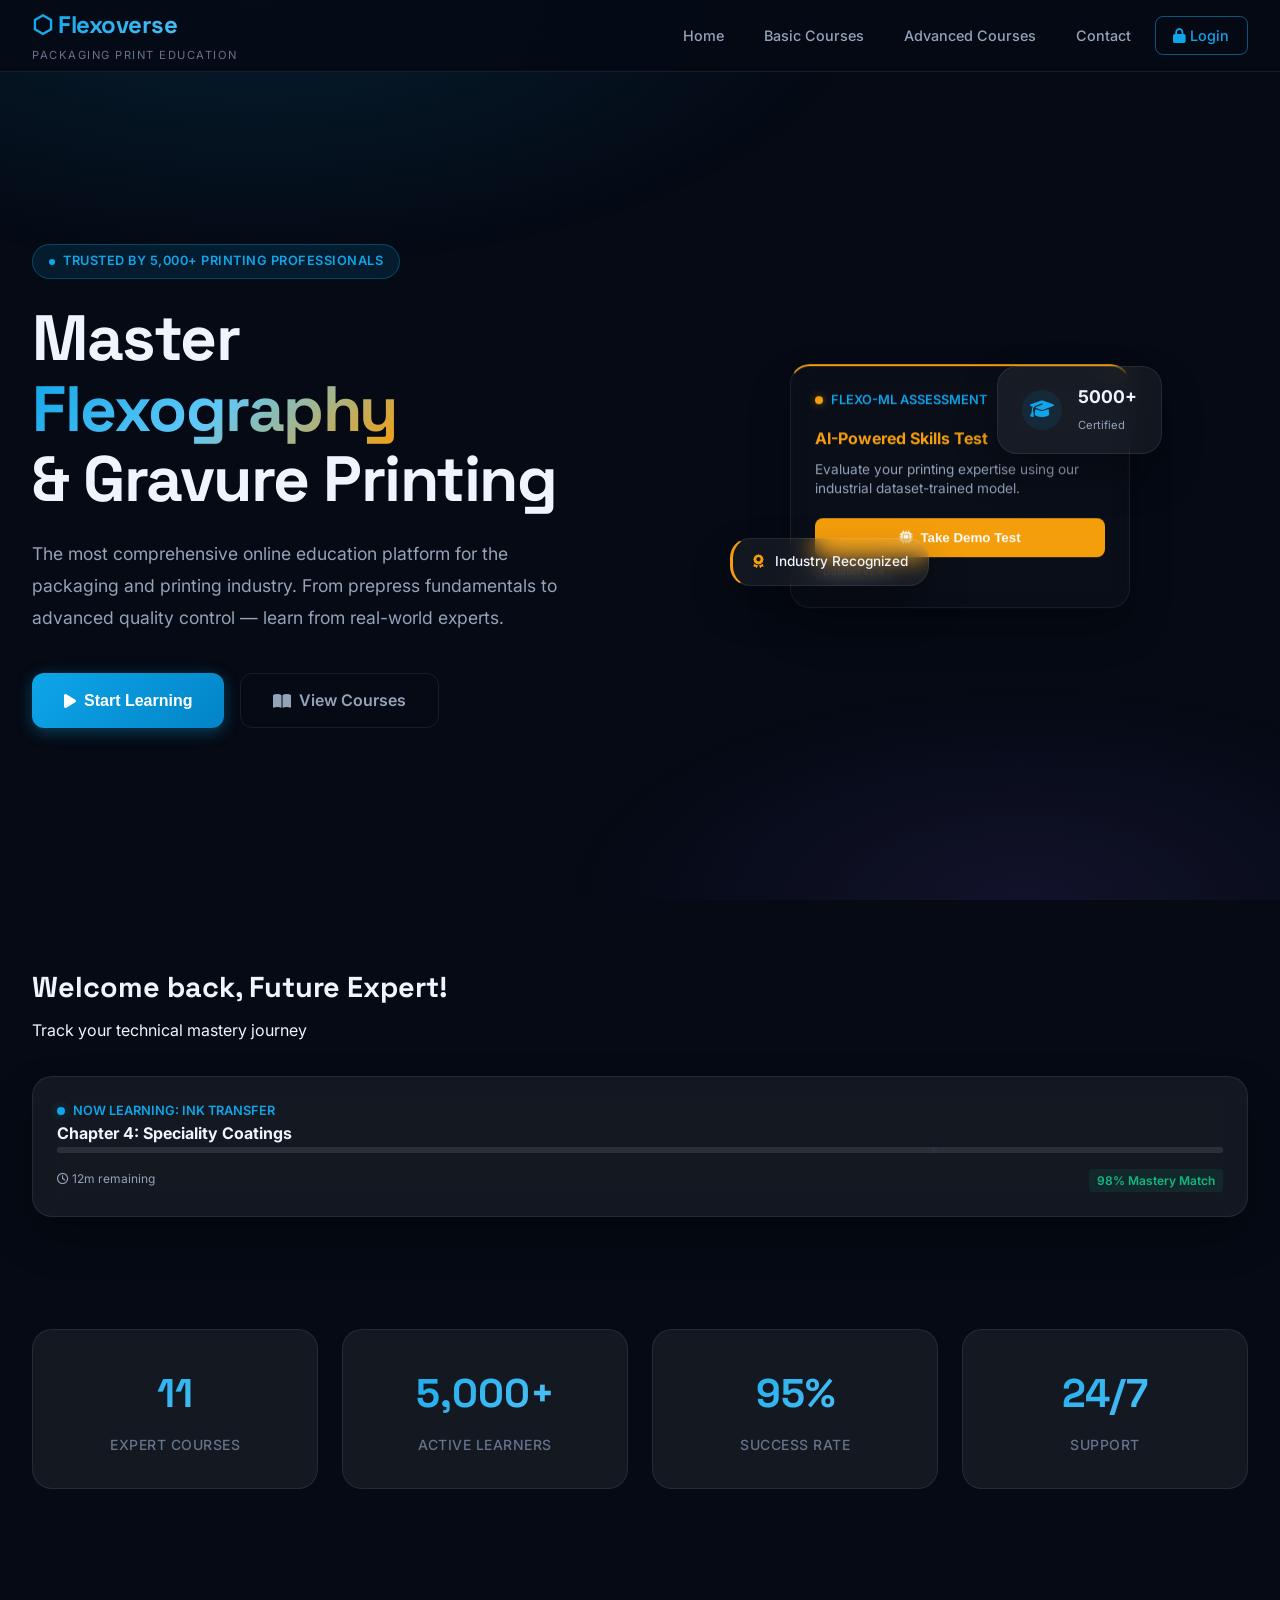
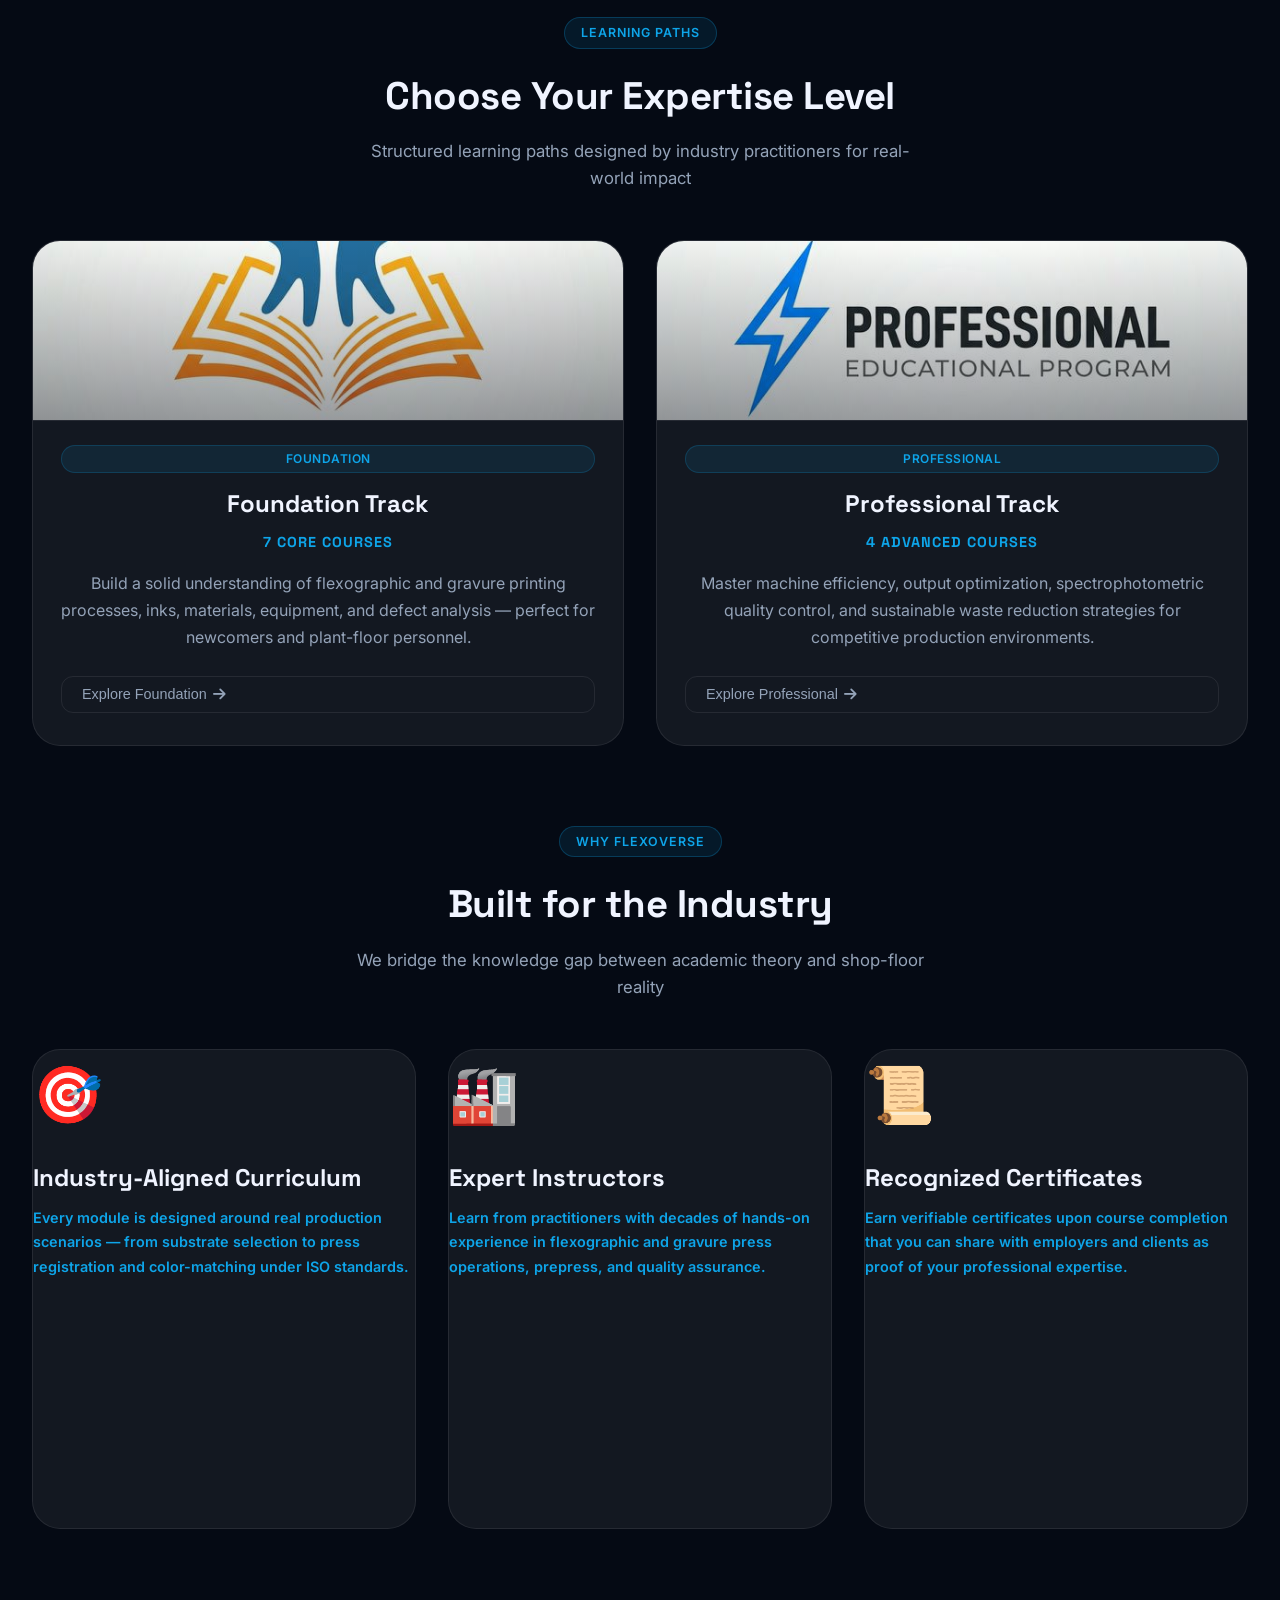
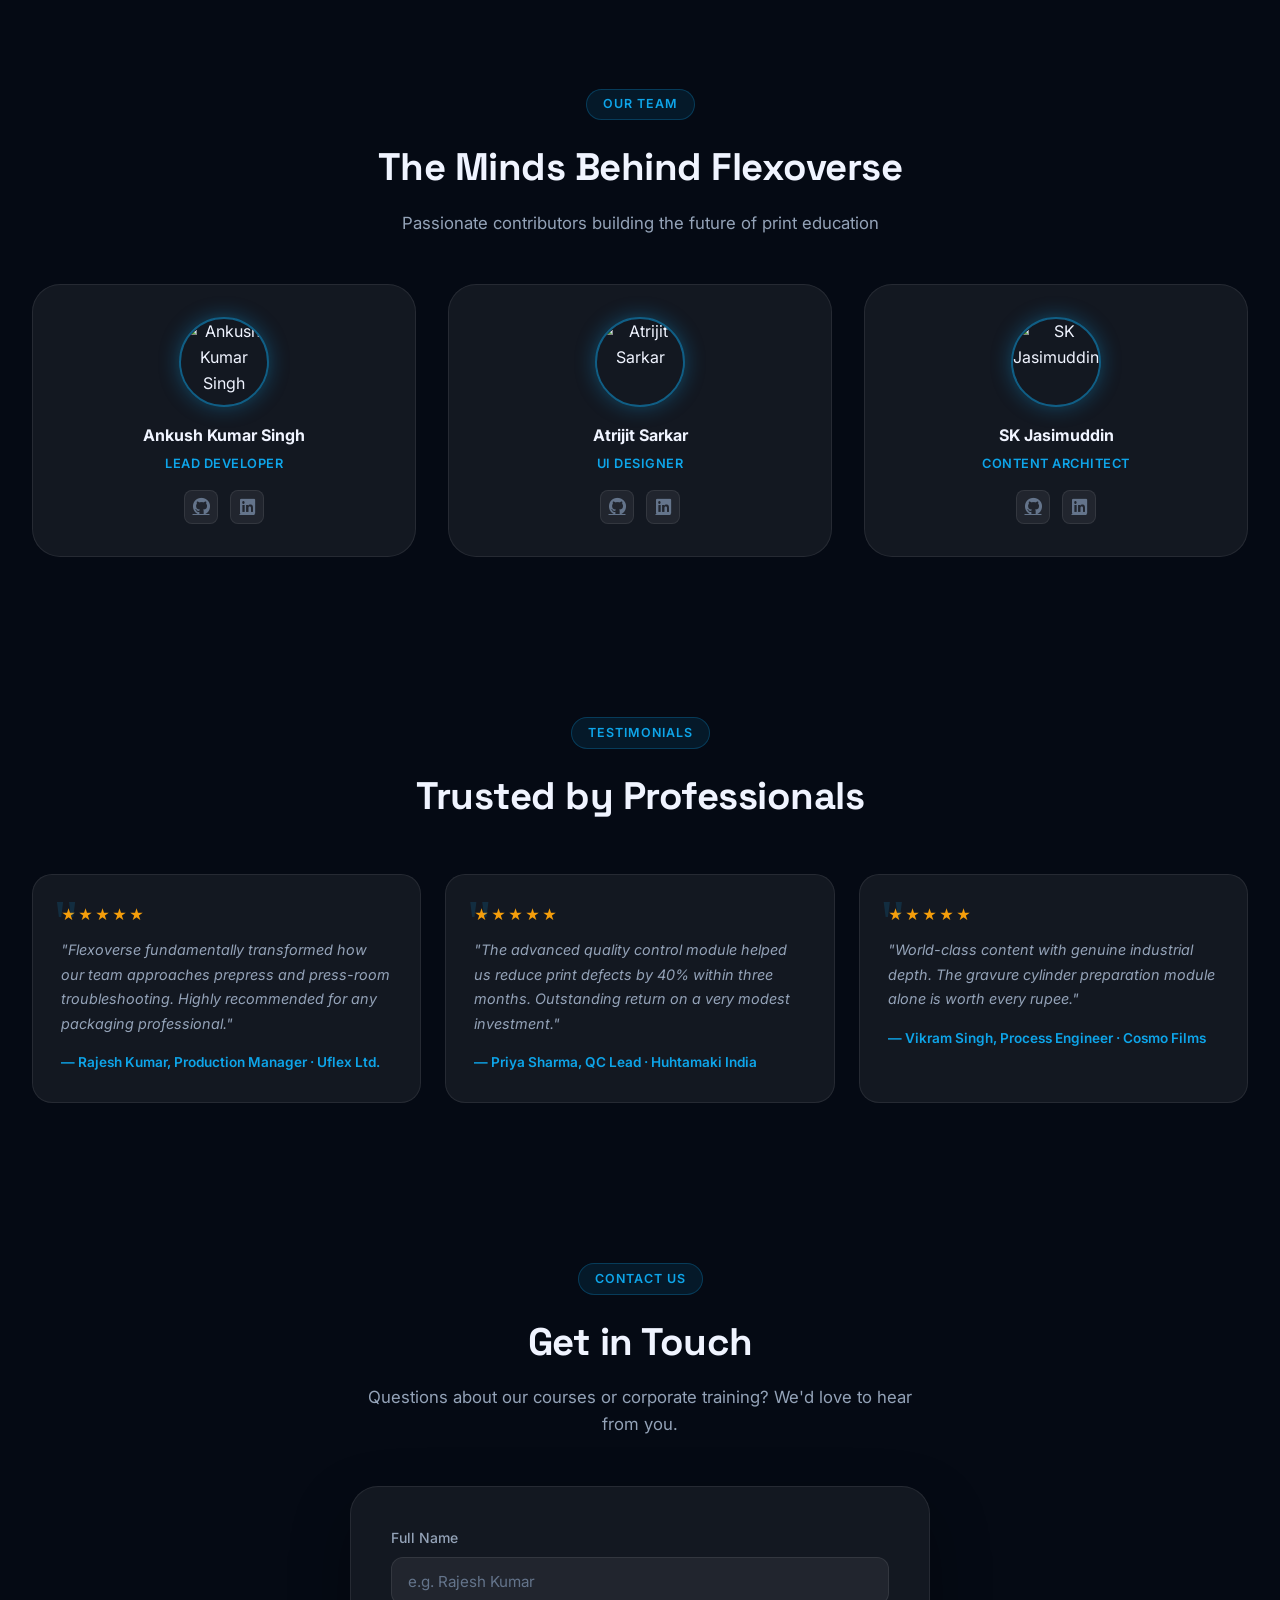
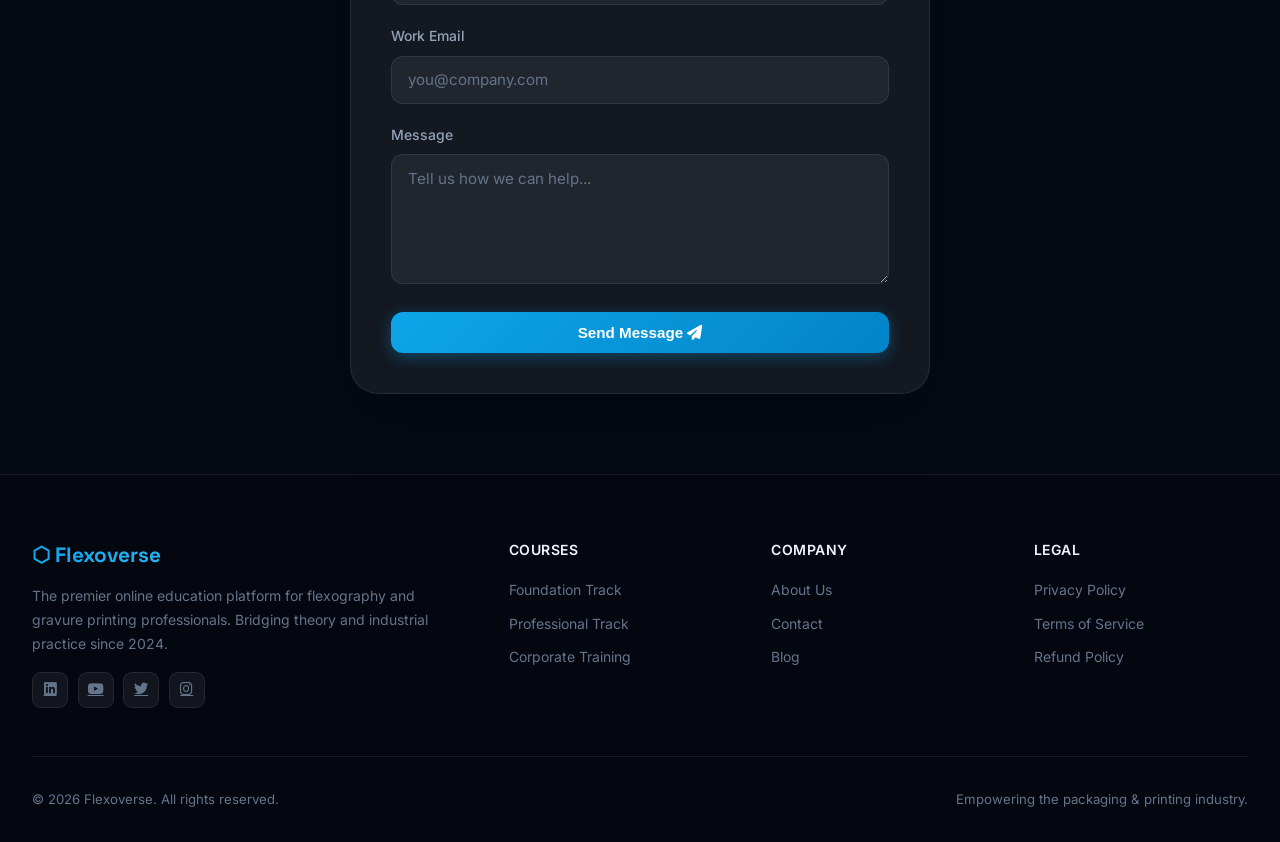
==== commit c36d0956: "Reformat track cards to match course card style with header images" ====
--- a/index.html
+++ b/index.html
@@ -152,25 +152,33 @@
         </div>
         <div class="featured-preview">
             <div class="featured-card" onclick="redirectTo('basic-courses.html')">
-                <div class="track-logo-container">
-                    <img src="assets/foundation_logo.png" alt="Foundation Track" class="track-logo">
-                </div>
-                <h3>Foundation Track</h3>
-                <p>7 Core Courses</p>
-                <p class="featured-desc">Build a solid understanding of flexographic and gravure printing processes,
-                    inks, materials, equipment, and defect analysis — perfect for newcomers and plant-floor personnel.
-                </p>
-                <button class="btn-explore">Explore Foundation <i class="fas fa-arrow-right"></i></button>
+                <div class="course-image-header">
+                    <img src="assets/foundation_logo.png" alt="Foundation Track">
+                    <div class="image-overlay"></div>
+                </div>
+                <div class="card-content track-card-padding">
+                    <span class="course-category">Foundation</span>
+                    <h3>Foundation Track</h3>
+                    <p class="track-info">7 Core Courses</p>
+                    <p class="featured-desc">Build a solid understanding of flexographic and gravure printing processes,
+                        inks, materials, equipment, and defect analysis — perfect for newcomers and plant-floor personnel.
+                    </p>
+                    <button class="btn-explore">Explore Foundation <i class="fas fa-arrow-right"></i></button>
+                </div>
             </div>
             <div class="featured-card" onclick="redirectTo('advanced-courses.html')">
-                <div class="track-logo-container">
-                    <img src="assets/professional_logo.png" alt="Professional Track" class="track-logo">
-                </div>
-                <h3>Professional Track</h3>
-                <p>4 Advanced Courses</p>
-                <p class="featured-desc">Master machine efficiency, output optimization, spectrophotometric quality
-                    control, and sustainable waste reduction strategies for competitive production environments.</p>
-                <button class="btn-explore">Explore Professional <i class="fas fa-arrow-right"></i></button>
+                <div class="course-image-header">
+                    <img src="assets/professional_logo.png" alt="Professional Track">
+                    <div class="image-overlay"></div>
+                </div>
+                <div class="card-content track-card-padding">
+                    <span class="course-category">Professional</span>
+                    <h3>Professional Track</h3>
+                    <p class="track-info">4 Advanced Courses</p>
+                    <p class="featured-desc">Master machine efficiency, output optimization, spectrophotometric quality
+                        control, and sustainable waste reduction strategies for competitive production environments.</p>
+                    <button class="btn-explore">Explore Professional <i class="fas fa-arrow-right"></i></button>
+                </div>
             </div>
         </div>
     </section>
@@ -214,34 +222,42 @@
             </div>
             <div class="explore-options">
                 <div class="explore-option" onclick="redirectTo('basic-courses.html')">
-                    <div class="modal-track-logo">
-                        <img src="assets/foundation_logo.png" alt="Foundation">
-                    </div>
-                    <h3>Foundation Track</h3>
-                    <p class="course-count">7 Courses</p>
-                    <p class="explore-description">Ideal for beginners and operators. Covers:</p>
-                    <ul class="explore-list">
-                        <li>Flexography & Gravure Fundamentals</li>
-                        <li>Flexographic Inks & Materials</li>
-                        <li>Machines & Defect Analysis</li>
-                        <li>Prepress Workflow</li>
-                    </ul>
-                    <button class="btn-path">Start Foundation →</button>
+                    <div class="course-image-header">
+                        <img src="assets/foundation_logo.png" alt="">
+                        <div class="image-overlay"></div>
+                    </div>
+                    <div class="modal-card-content track-card-padding">
+                        <span class="course-category">Foundation</span>
+                        <h3>Foundation Track</h3>
+                        <p class="course-count">7 Courses</p>
+                        <p class="explore-description">Ideal for beginners and operators. Covers:</p>
+                        <ul class="explore-list">
+                            <li>Flexography & Gravure Fundamentals</li>
+                            <li>Flexographic Inks & Materials</li>
+                            <li>Machines & Defect Analysis</li>
+                            <li>Prepress Workflow</li>
+                        </ul>
+                        <button class="btn-path">Start Foundation →</button>
+                    </div>
                 </div>
                 <div class="explore-option advanced" onclick="redirectTo('advanced-courses.html')">
-                    <div class="modal-track-logo">
-                        <img src="assets/professional_logo.png" alt="Professional">
-                    </div>
-                    <h3>Professional Track</h3>
-                    <p class="course-count">4 Courses</p>
-                    <p class="explore-description">For experienced professionals. Masters:</p>
-                    <ul class="explore-list">
-                        <li>Machine & OEE Efficiency</li>
-                        <li>Output Handling & Automation</li>
-                        <li>Spectrophotometric QC</li>
-                        <li>Waste & Sustainability Management</li>
-                    </ul>
-                    <button class="btn-path">Start Professional →</button>
+                    <div class="course-image-header">
+                        <img src="assets/professional_logo.png" alt="">
+                        <div class="image-overlay"></div>
+                    </div>
+                    <div class="modal-card-content track-card-padding">
+                        <span class="course-category">Professional</span>
+                        <h3>Professional Track</h3>
+                        <p class="course-count">4 Courses</p>
+                        <p class="explore-description">For experienced professionals. Masters:</p>
+                        <ul class="explore-list">
+                            <li>Machine & OEE Efficiency</li>
+                            <li>Output Handling & Automation</li>
+                            <li>Spectrophotometric QC</li>
+                            <li>Waste & Sustainability Management</li>
+                        </ul>
+                        <button class="btn-path">Start Professional →</button>
+                    </div>
                 </div>
             </div>
         </div>
@@ -304,8 +320,8 @@
                 <h3>Atrijit Sarkar</h3>
                 <p class="team-role">UI Designer</p>
                 <div class="team-social">
-                    <a href="#"><i class="fab fa-github"></i></a>
-                    <a href="#"><i class="fab fa-linkedin"></i></a>
+                    <a href="https://github.com/CHEPHEUS07" target="_blank"><i class="fab fa-github"></i></a>
+                    <a href="https://www.linkedin.com/in/atrijit-sarkar-06a5922a6/" target="_blank"><i class="fab fa-linkedin"></i></a>
                 </div>
             </div>
             <div class="team-card">
@@ -313,8 +329,8 @@
                 <h3>SK Jasimuddin</h3>
                 <p class="team-role">Content Architect</p>
                 <div class="team-social">
-                    <a href="#"><i class="fab fa-github"></i></a>
-                    <a href="#"><i class="fab fa-linkedin"></i></a>
+                    <a href="https://github.com/iamskj8" target="_blank"><i class="fab fa-github"></i></a>
+                    <a href="https://www.linkedin.com/in/skjasimuddin" target="_blank"><i class="fab fa-linkedin"></i></a>
                 </div>
             </div>
         </div>
--- a/styles.css
+++ b/styles.css
@@ -2123,36 +2123,45 @@
     font-style: italic; /* Centered content style from earlier */
 }
 
-/* Track Logo Styles */
-.track-logo-container {
-    width: 80px;
-    height: 80px;
-    margin-bottom: 1.5rem;
-    display: flex;
-    align-items: center;
-    justify-content: center;
-}
-
-.track-logo {
-    width: 100%;
-    height: 100%;
-    object-fit: contain;
-    filter: drop-shadow(0 4px 6px rgba(0, 0, 0, 0.1));
-}
-
-.modal-track-logo {
-    width: 60px;
-    height: 60px;
+/* Track Logo Styles (Reverted to Header Format) */
+.featured-card {
+    position: relative;
+    overflow: hidden;
+    min-height: 480px;
+    display: flex;
+    flex-direction: column;
+    padding: 0; /* Match course-card has-image */
+}
+
+.track-card-padding {
+    padding: 1.5rem 1.75rem 2rem;
+    text-align: center;
+    flex: 1;
+    display: flex;
+    flex-direction: column;
+    justify-content: space-between;
+}
+
+.track-info {
+    font-weight: 700;
+    color: var(--primary);
     margin-bottom: 1rem;
-    display: flex;
-    align-items: center;
-    justify-content: center;
-}
-
-.modal-track-logo img {
-    width: 100%;
-    height: 100%;
-    object-fit: contain;
+    font-size: 0.9rem;
+    letter-spacing: 1px;
+    text-transform: uppercase;
+    font-family: 'Space Grotesk', sans-serif;
+}
+
+.explore-option {
+    padding: 0;
+    overflow: hidden;
+    display: flex;
+    flex-direction: column;
+}
+
+.featured-card:hover .course-image-header img,
+.explore-option:hover .course-image-header img {
+    transform: scale(1.1);
 }
 
 .plan-options {
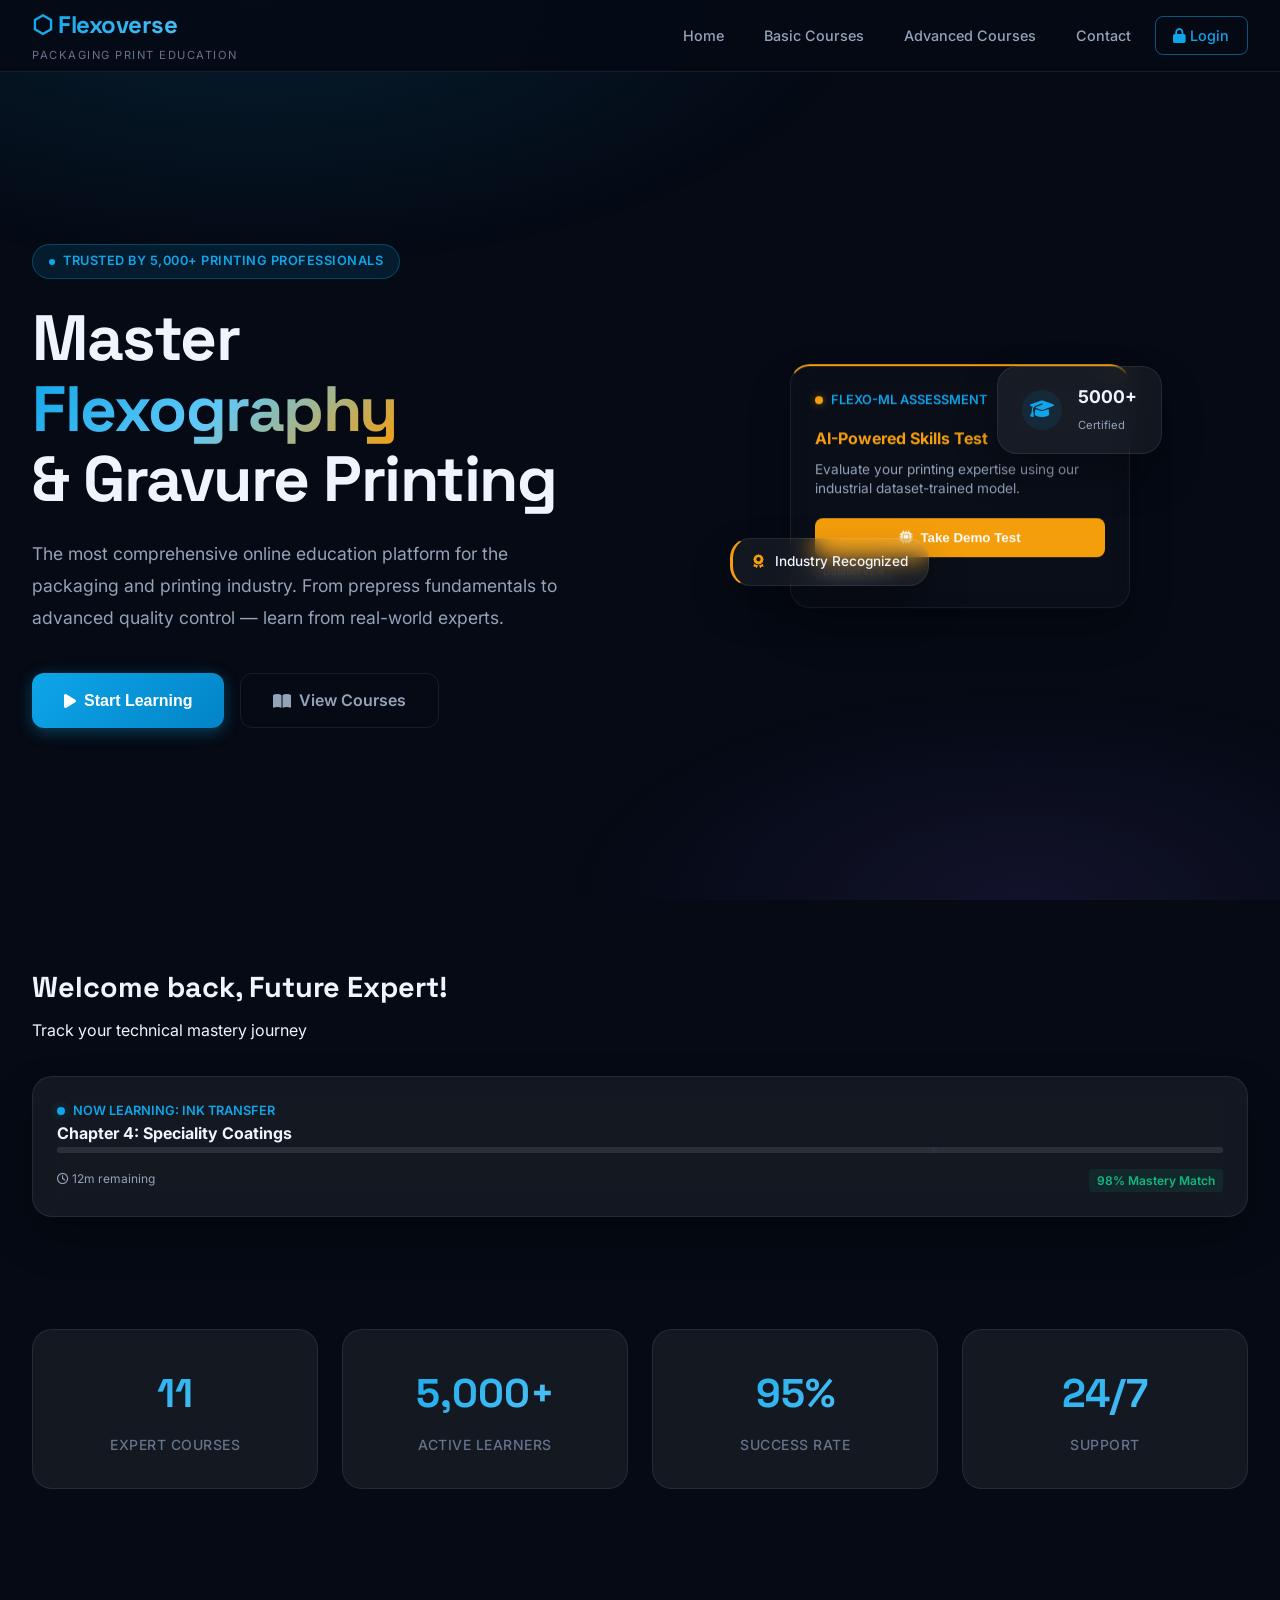
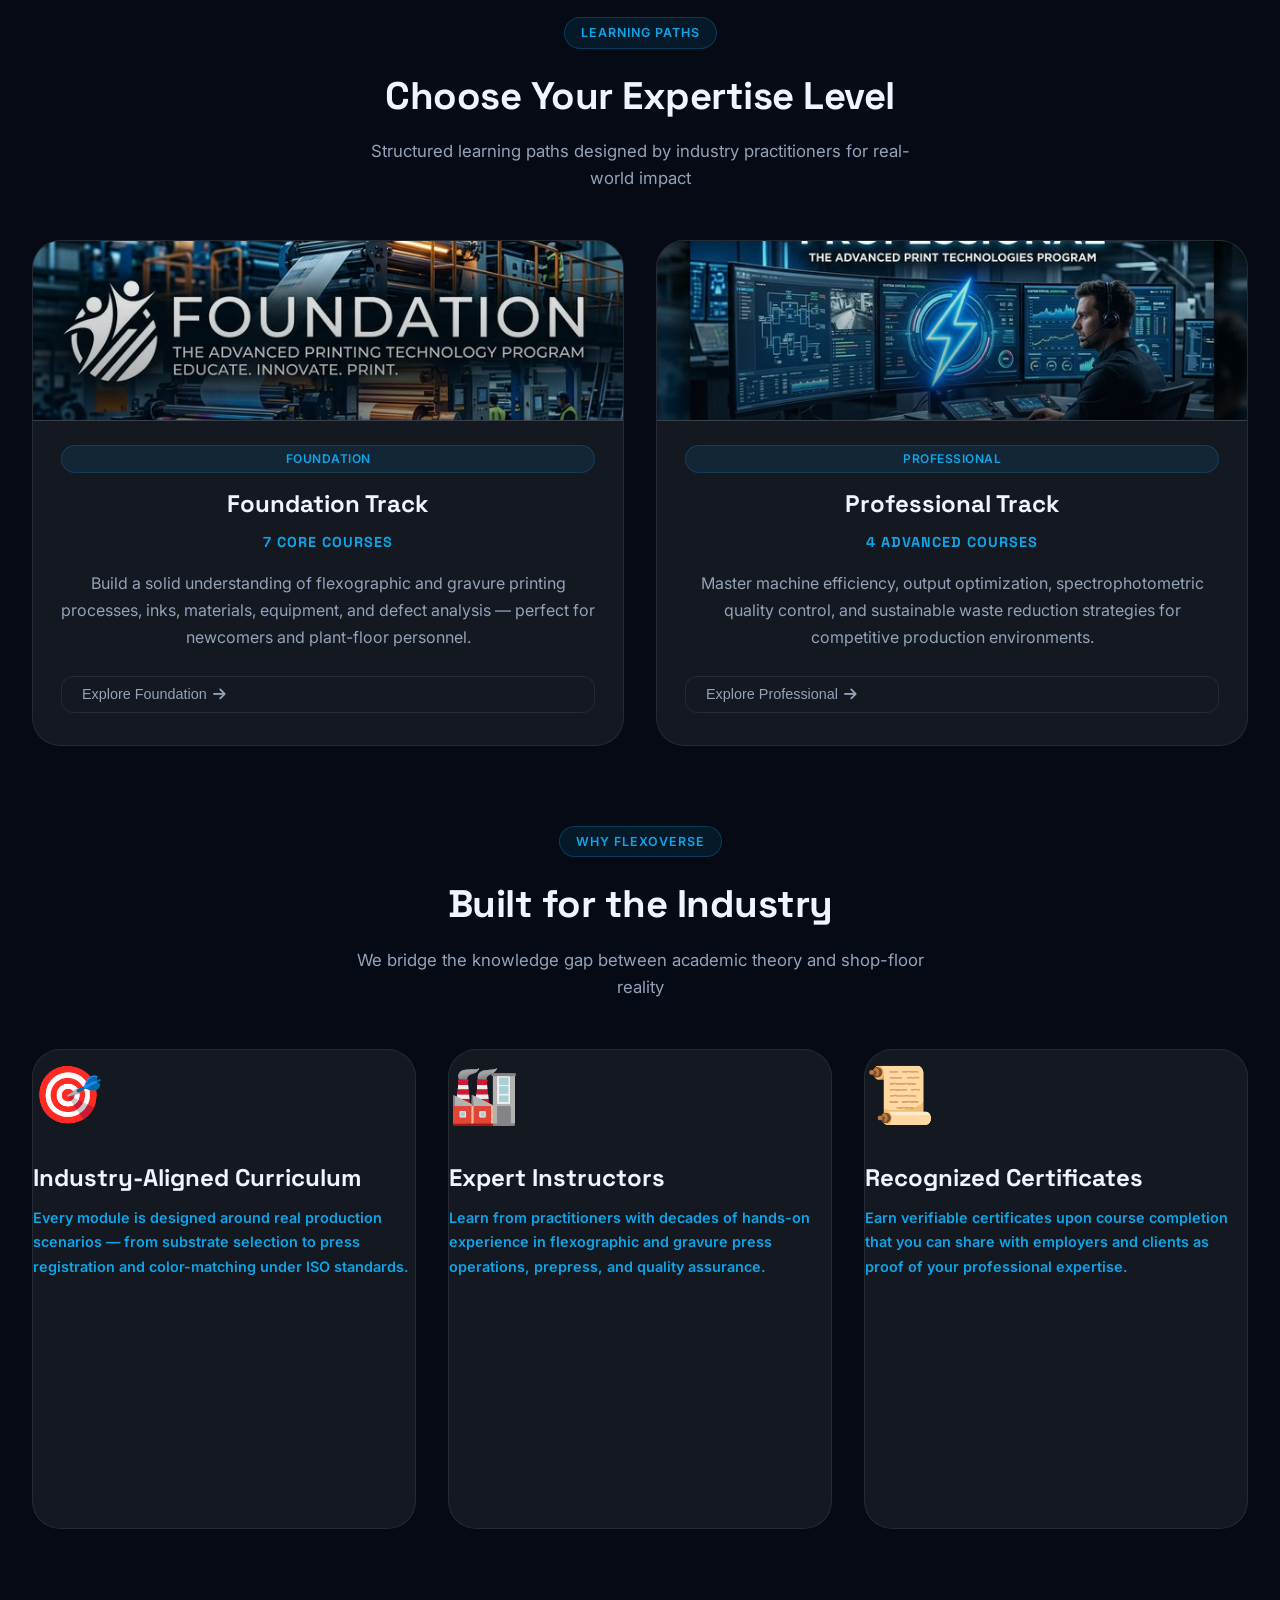
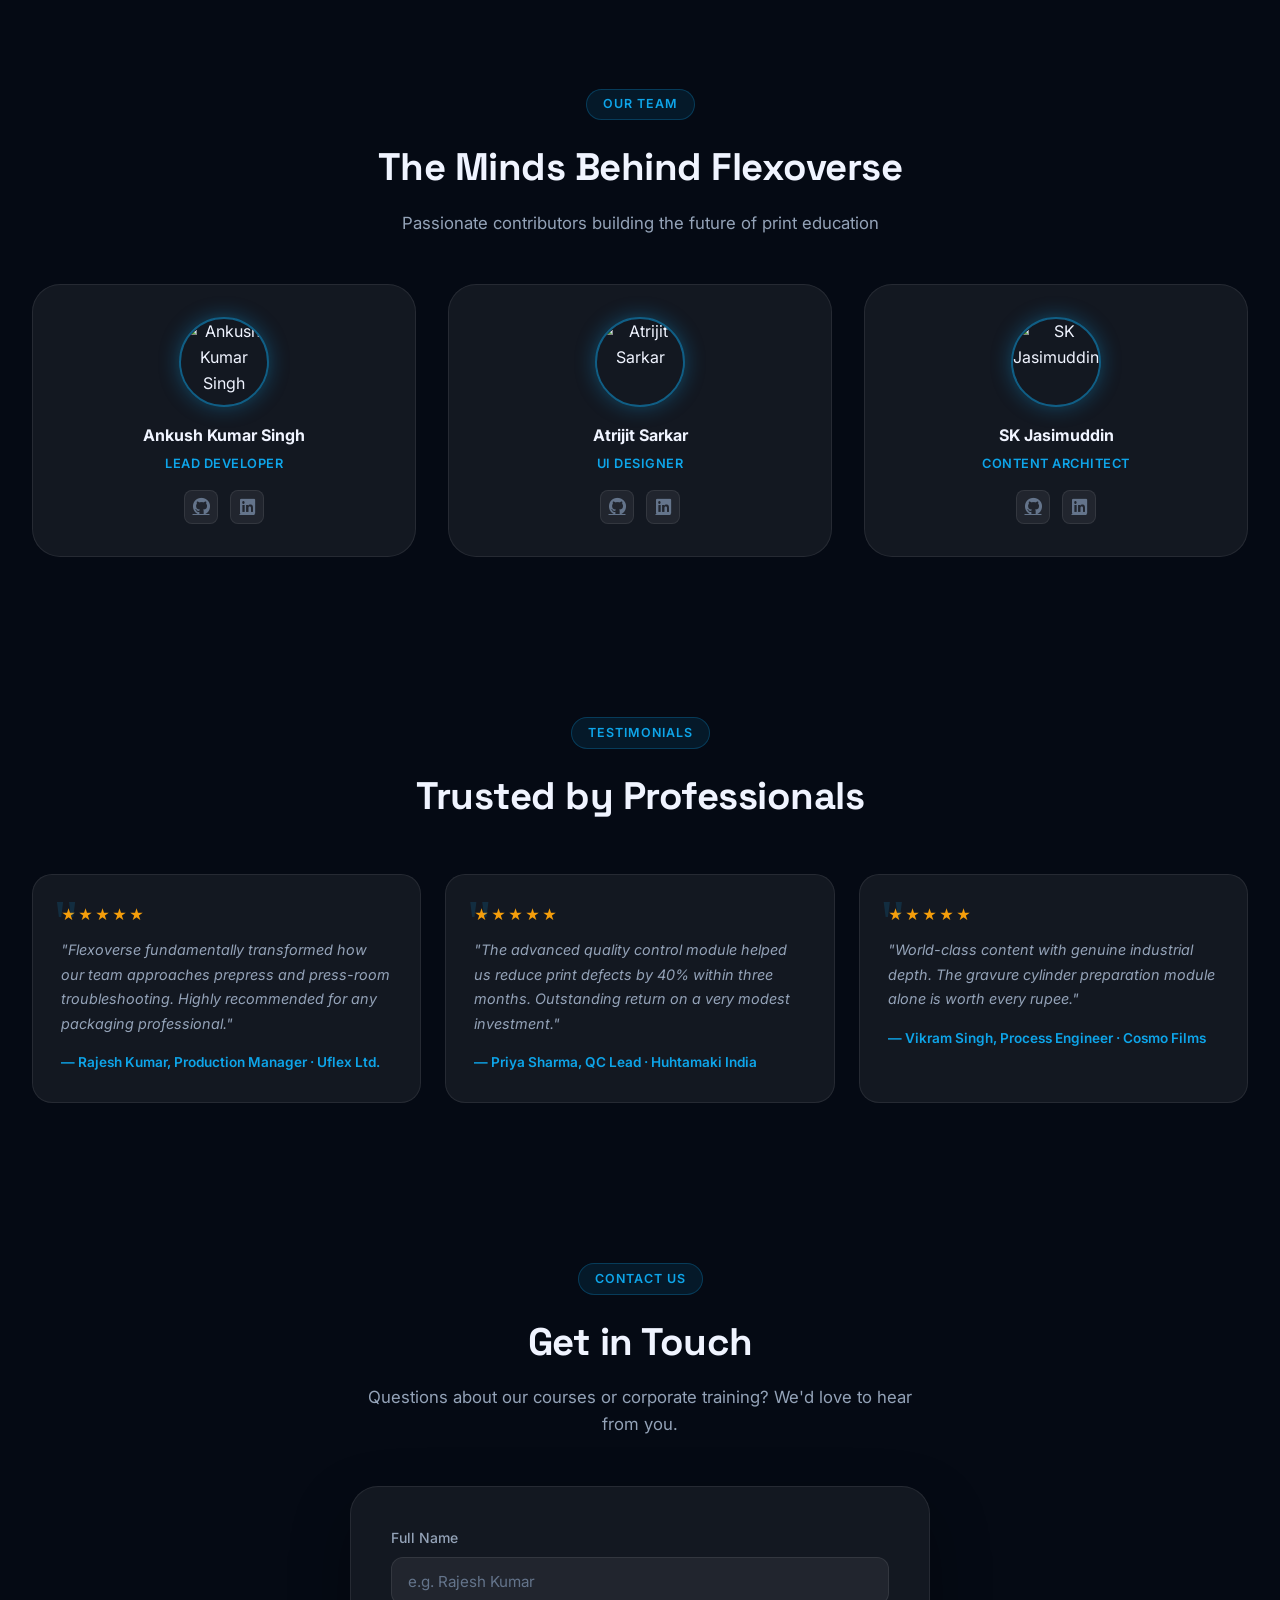
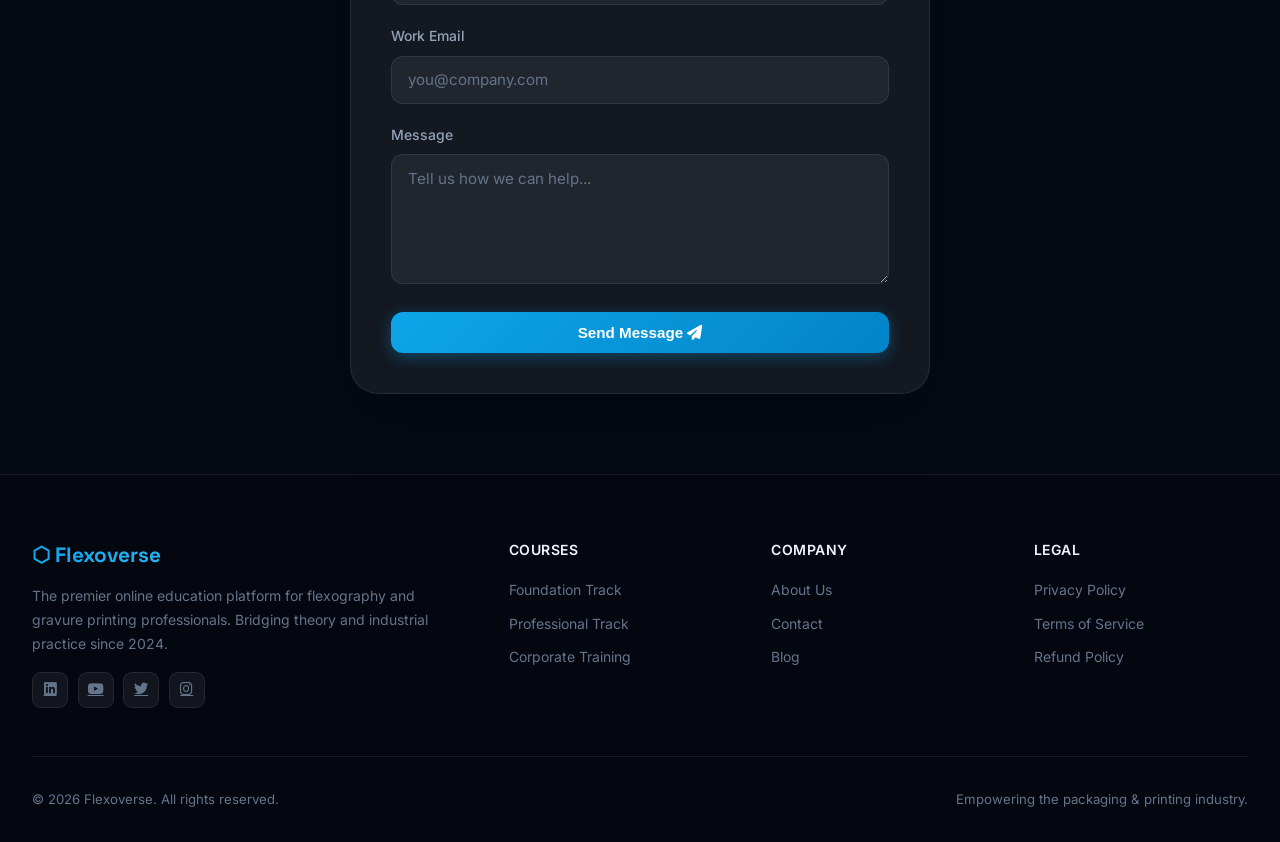
==== commit 86cb4657: "Implement horizontal 16:9 cinematic banners for track headers" ====
--- a/index.html
+++ b/index.html
@@ -153,7 +153,7 @@
         <div class="featured-preview">
             <div class="featured-card" onclick="redirectTo('basic-courses.html')">
                 <div class="course-image-header">
-                    <img src="assets/foundation_logo.png" alt="Foundation Track">
+                    <img src="assets/foundation_horizontal.png" alt="Foundation Track">
                     <div class="image-overlay"></div>
                 </div>
                 <div class="card-content track-card-padding">
@@ -168,7 +168,7 @@
             </div>
             <div class="featured-card" onclick="redirectTo('advanced-courses.html')">
                 <div class="course-image-header">
-                    <img src="assets/professional_logo.png" alt="Professional Track">
+                    <img src="assets/professional_horizontal.png" alt="Professional Track">
                     <div class="image-overlay"></div>
                 </div>
                 <div class="card-content track-card-padding">
@@ -223,7 +223,7 @@
             <div class="explore-options">
                 <div class="explore-option" onclick="redirectTo('basic-courses.html')">
                     <div class="course-image-header">
-                        <img src="assets/foundation_logo.png" alt="">
+                        <img src="assets/foundation_horizontal.png" alt="">
                         <div class="image-overlay"></div>
                     </div>
                     <div class="modal-card-content track-card-padding">
@@ -242,7 +242,7 @@
                 </div>
                 <div class="explore-option advanced" onclick="redirectTo('advanced-courses.html')">
                     <div class="course-image-header">
-                        <img src="assets/professional_logo.png" alt="">
+                        <img src="assets/professional_horizontal.png" alt="">
                         <div class="image-overlay"></div>
                     </div>
                     <div class="modal-card-content track-card-padding">
--- a/styles.css
+++ b/styles.css
@@ -2164,6 +2164,24 @@
     transform: scale(1.1);
 }
 
+/* Specific Fix for Track Logos Visibility & Coverage */
+.featured-card .course-image-header,
+.explore-option .course-image-header {
+    background: var(--bg-glass-strong);
+    height: 180px; /* Original course card height */
+    display: flex;
+    align-items: center;
+    justify-content: center;
+}
+
+.featured-card .course-image-header img,
+.explore-option .course-image-header img {
+    object-fit: cover; /* Edge to edge now that aspect ratio is correct */
+    width: 100%;
+    height: 100%;
+    padding: 0;
+}
+
 .plan-options {
     display: grid;
     grid-template-columns: repeat(auto-fit, minmax(200px, 1fr));
